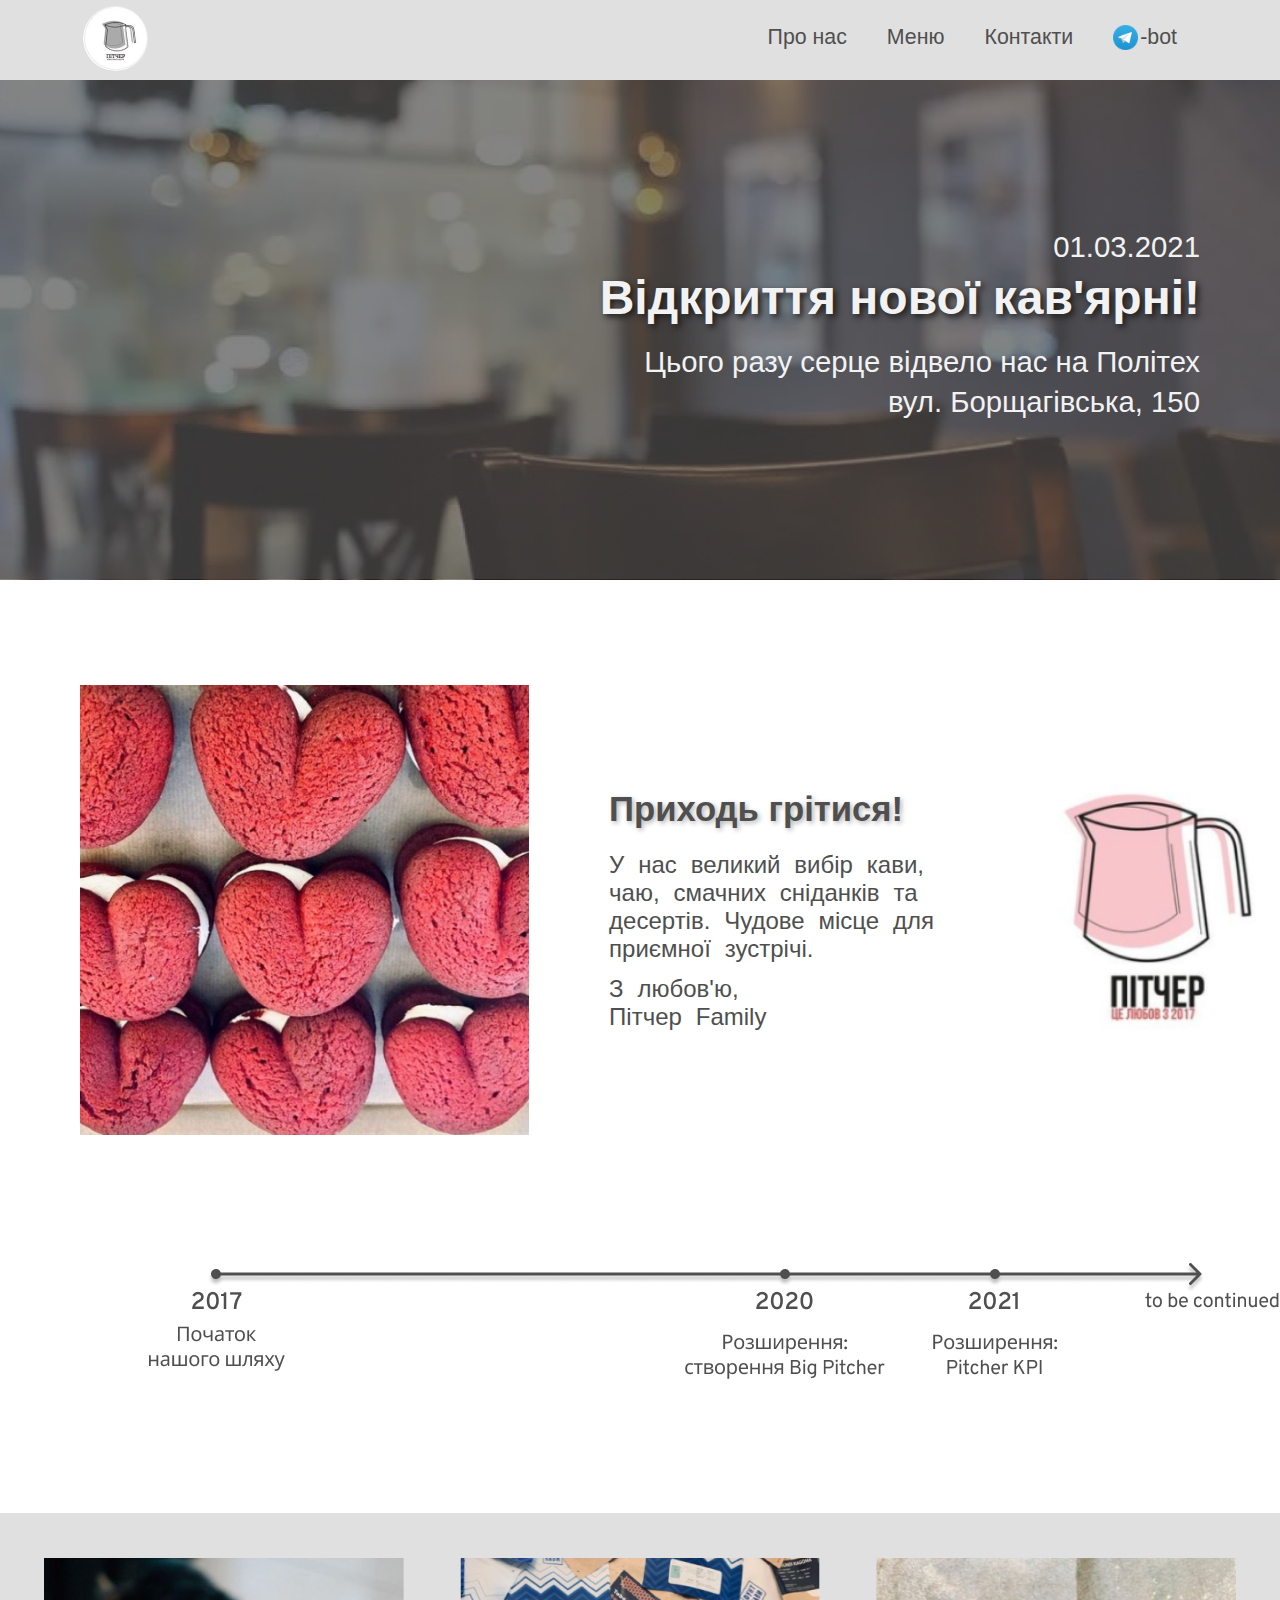
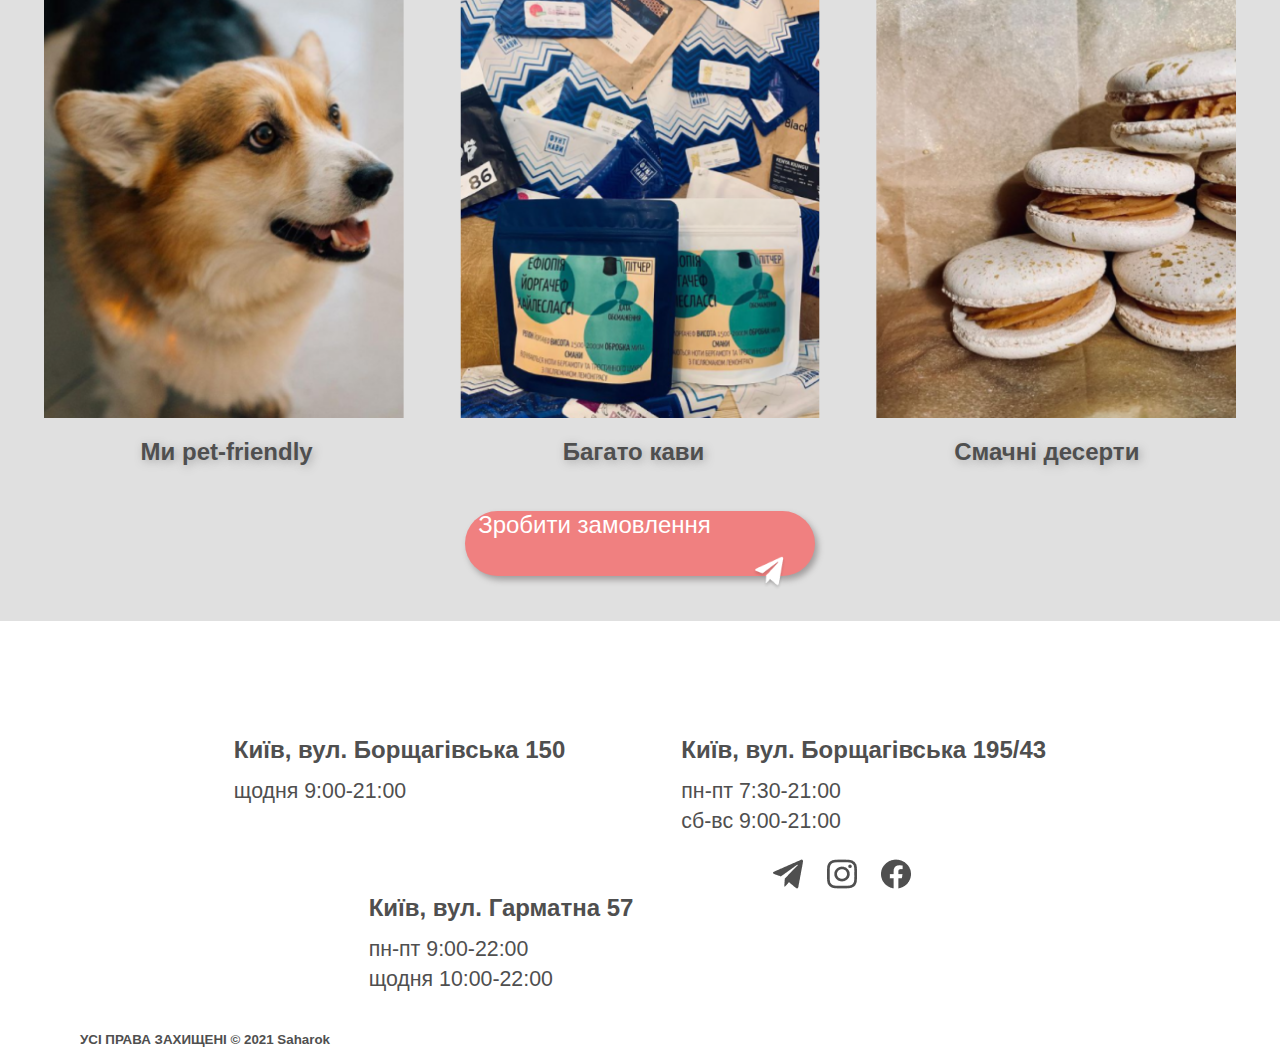
==== index.html @ e9cf4395 "Pages of the site" ====
<!DOCTYPE html>
<html>
    <head>
        <title>Pitcher coffee</title>
        <meta charset="utf-8" />
        <link rel="icon" href="/icons/coffee-bean_icon-icons.com_61176.ico" />
        <link rel="stylesheet" href="/style.css">
        <meta name="viewport" content="width=device-width, initial-scale=1">
    </head>

    <body>
        <header>
            <nav>
            <img class="logo" src="/pictures/download 1.png">
            
                <ul>
                    <li><a href="index.html">Про нас</a></li>
                    <li><a href="menu.html">Меню</a></li>
                    <li><a href="contacts.html">Контакти</a></li>
                    <li><a href="#"> <img src="/icons/telegram_logo_icon_168692.ico" >-bot</a></li>
                </ul>

             <!--  .clear {
                    clear: both;
                  }
                
                <div class="clear"></div> --> 
            </nav>
        </header>
        <section class="land-1">
            <h3 id="date">01.03.2021</h3>
            <h2>Відкриття нової кав'ярні!</h2>
            <h3>Цього разу серце відвело нас на Політех</h3>
            <h3>вул. Борщагівська, 150</h3>
        </section>
        
<section class="land-2">
    <img id="img-heart" src="/pictures/Screenshot 2021-02-15 155045 1.png">
    <div>
        <h2>Приходь грітися!</h2>
        <h3 id="text">У нас великий вибір кави, чаю, смачних сніданків та десертів. Чудове місце для приємної зустрічі.</h3>
        <h3>З любов'ю, </h3>
        <h3>Пітчер Family</h3>
    </div>
    <img id="img-pitcher" src="/pictures/Screenshot 2021-02-15 155132 1.png">
</section>

<section class="land-3">
    <img id="arrow" src="/pictures/Section 3.png">
</section>

<section class="land-4">
    <div>
    <img  src="/pictures/Screenshot 2021-02-15 174910 2.png">
    <img  src="/pictures/Screenshot 2021-02-15 174450 2.png">
    <img  src="/pictures/Screenshot 2021-02-15 174700 3.png"></div>
    <div>
    <h2>Ми pet-friendly</h2><h2>Багато кави</h2><h2>Смачні десерти</h2></div>
    <div class="center-button"><button>Зробити замовлення<img id="buy-button" src="/icons/Vector.png">
    </button></div>

</section>

<footer>

    <div>
        <h2>Київ, вул. Борщагівська 150</h2>
        <h3>щодня 9:00-21:00</h3>
    </div>
    
    <div>
        <h2>Київ, вул. Борщагівська 195/43</h2>
        <h3>пн-пт 7:30-21:00</h3>
        <h3>сб-вс 9:00-21:00</h3>
    </div>
    
    <div>
        <h2>Київ, вул. Гарматна 57</h2>
        <h3>пн-пт 9:00-22:00</h3>
        <h3>щодня 10:00-22:00</h3>
    </div>

<div class="social-media"><a href="#"><img src="/icons/Vector (2).png" ></a>
    <a href="#"> <img src="/icons/Vector (1).png" ></a>
        <a href="#"> <img src="/icons/Vector (3).png" ></a></div>


</footer>
        <!-- Формочка для сообщения в Contacts.html-->

        

<!-- 
        <a class="social-media" href="https://www.instagram.com/pitchercoffee/?hl=ru"> <img src="/icons/Instagram_Color_icon-icons.com_71811.ico"></a>
        <a class="social-media" href="https://www.facebook.com/PitcherEspresso/"> <img src="/icons/1486147173-social-media-circled-network11_79480.ico"></a>
        <a class="social-media" href="#"> <img src="/icons/telegram_logo_icon_168692.ico"></a> -->


       

        <h6 class="copyright">УСІ ПРАВА ЗАХИЩЕНІ &copy; 2021 Saharok</h6>
    </body>
</html>
---- style.css ----
* {
  margin: 0px;
  padding: 0px;
  box-sizing: border-box;
  font-family: sans-serif;
}
a {
  color: #4f4f4f;
  text-decoration: none;
}
section {
  margin-bottom: 80px;
}
header {
  background: #e0e0e0;
  height: 80px;
  color: #4f4f4f;
  padding: 3px;
  /* font-family: sans-serif; */
}
header ul {
  float: right;
  margin-right: 80px;
}
header li {
  float: left;
  list-style: none;
  font-size: 16pt;
  margin: 20px;
  padding-top: 2px;
  text-align: center;
  vertical-align: middle;
}
.logo {
  margin-top: 3px;
  border-radius: 50%;
  margin-left: 80px;
  /* margin-right: 10px;  */
  width: 65px;
  height: 65px;
  float: left;
}
li img {
  width: 25px;
  float: left;
  margin-right: 2px;
}
.land-1 {
  background-image: url("/pictures/Photo.png");
  height: 500px;
  background-position: center;
  background-size: cover;
  text-align: right;
  /* font-family: sans-serif; */
  color: #f2f2f2;
  padding-top: 150px;
}
.land-1 h2 {
  margin-right: 80px;
  padding-bottom: 20px;
  font-size: 36pt;
  text-shadow: 3px 3px 6px rgb(29, 27, 27);
  font-weight: bolder;
}
.land-1 h3 {
  margin-right: 80px;
  margin-bottom: 6px;
  font-size: 22pt;
  font-weight: lighter;
}
.land-1 #date {
  font-weight: lighter;
}
.land-2 {
  height: 500px;
  /* font-family: sans-serif; */
  color: #4f4f4f;
  display: flex;
  align-items: center;
  margin-left: 80px;
}
.land-2 h2 {
  font-size: 26pt;
  text-shadow: 2px 2px 5px rgb(180, 179, 179);
  font-weight: bolder;
  margin-bottom: 22px;
}
.land-2 #text {
  margin-bottom: 12px;
}
.land-2 h3 {
  word-spacing: 0.3em;
  font-size: 18pt;
  font-weight: normal;
}
.land-2 #img-heart {
  width: 450px;
  height: 450px;
}
.land-2 #img-pitcher {
  width: 260px;
  height: 274px;
  top: 115px;
}
.land-2 div {
  width: 350px;
  margin-left: 80px;
  margin-right: 80px;
}
.sec3 arrow {
  display: flex;
}
.land-4 {
  background: #e0e0e0;
}
.land-4 div {
  display: flex;
  justify-content: center;
}
.land-4 img {
  margin-top: 45px;
  margin-inline: 28px;
  margin-bottom: 20px;
  width: 360px;
  height: 460px;
}
.land-4 h2 {
  color: #4f4f4f;
  margin-bottom: 20px;
  margin-inline: 125px;
  font-family: sans-serif;
  text-shadow: 2px 2px 10px rgb(163, 163, 163);
  font-weight: bolder;
}
.land-4 .center-button button {
  border: none;
  border-radius: 4em;
  background-color: lightcoral;
  color: #ffffff;
  font-size: 24px;
  width: 350px;
  height: 65px;
  margin-top: 25px;
  margin-bottom: 45px;
  box-shadow: 3px 4px 6px rgb(161, 158, 158);
}
.land-4 .center-button :hover {
  border: 5px;
  background: rgb(228, 96, 96);
  color: rgb(255, 255, 255);
}
.land-4 #buy-button {
  width: 35px;
  height: 35px;
  float: right;
  /* display: inline-block; */
}
footer {
  display: flex;
  justify-content: center;
  /* align-content: flex-end; */
  /* margin: 0 auto; */
  flex-wrap: wrap;
  /* font-family: sans-serif; */
  color: #4f4f4f;

  /* background-color: rgb(135, 135, 192); */
}
footer div {
  margin-top: 35px;
  margin-bottom: 20px;
  margin-inline: 58px;
  display: flex;
  flex-direction: column;
}
footer div h2 {
  font-size: x-large;
  margin-bottom: 15px;
  font-weight: bold;
}
footer div h3 {
  font-size: 16pt;
  font-weight: lighter;
  margin-bottom: 5px;
}
footer .social-media {
  height: 30px;
  margin-top: 0px;
  margin-bottom: 35px;
  flex-direction: row;
}
.social-media a {
  height: 30px;
  width: 30px;
  margin-left: 24px;
}

/* hhhhhhhhhhhhhhhhhhhhhhhhhhhhhhhhhhhhhhhhhhhhhhhhhhhhhhhhhhhhhhhhh */

.cont-1 {
  /* font-family: sans-serif; */
  color: #4f4f4f;
}
h1 {
  font-size: 36pt;
  text-shadow: 2px 2px 5px grey;
  margin-top: 45px;
  margin-left: 80px;
}
.sec1 {
  display: flex;
  justify-content: space-between;
  /* float: right; */
}
.block {
  margin-left: 80px;
  margin-top: 30px;
  margin-bottom: 30px;
  display: flex;
  justify-content: space-around;
}
.block #text {
  margin-right: 60px;
}
.block #text h2 {
  font-size: 22pt;
  margin-bottom: 8px;
}
.block #text h4 {
  font-size: 16pt;
  font-weight: lighter;
}
.block #phone-nums h2 {
  font-size: 18pt;
  margin-top: 6px;
  font-weight: bold;
}
.cont-1 img {
  height: 235px;
  margin-left: 80px;
}
.adress {
  margin: 12px 80px 0px 0px;
  display: row;
  /* position: absolute; */
}
.adress h2 {
  font-size: 20pt;
  margin-top: 20px;
  margin-bottom: 15px;
}
.adress h3 {
  font-size: 18pt;
  font-weight: lighter;
  margin-bottom: 8px;
}
.cont-2 {
  height: 500px;
  background-color: #e0e0e0;
}
.cont-3 {
  color: #4f4f4f;
}
.cont-3 #title {
  display: flex;
  justify-content: space-between;
  margin-left: 80px;
  margin-right: 80px;
}
.cont-3 #title h2 {
  font-size: 22pt;
  margin-top: 20px;
  margin-bottom: 40px;
}
.cont-3 #all-content {
  display: flex;
  margin-left: 80px;
  margin-right: 80px;
  /* margin-bottom: 30px; */
  /* justify-content: space-between; */
}
.questions {
  display: flex;
  /* justify-content: space-between; */
}
/* .questions #row-1 {
  display: column;
} */
.questions #row-1 h2 {
  margin-bottom: 55px;
  font-size: 16pt;
  font-weight: lighter;
}
.questions #row-2 {
  display: flex;
  flex-direction: column;
  align-items: flex-end;
  margin-left: 60px;
  margin-right: 150px;
}
.questions #row-2 a {
  font-size: 16pt;
  /* margin-top: 0px; */
  margin-bottom: 55px;
}
.form {
  display: flex;
  justify-content: right;
}
.form input {
  color: #4f4f4f;
  font-size: 14pt;
  padding: 15px;
  margin-left: 20px;
}
.form #part1 {
  flex-direction: row;
  margin-bottom: 30px;
}
.form #part2 {
  margin-bottom: 30px;
}
.form #part1 input {
  width: 230px;
  height: 50px;
}
.form #part2 input {
  width: 485px;
  height: 120px;
}
.form button {
  margin-left: 20px;
  width: 230px;
  height: 50px;
  padding: 15px;
  border: 0px;
  background: #4f4f4f;
  color: white;
  font-size: 16pt;
}

form button:hover {
  border: 0px;
  background: rgb(49, 49, 49);
  color: white;
}
.copyright {
  /* font-family: sans-serif; */
  text-align: left;
  color: #4f4f4f;
  margin-left: 80px;
  margin-top: 15px;
  margin-bottom: 15px;
  font-size: 10pt;
}

/* hhhhhhhhhhhhhhhhhhhhhhhhhhhhhhhhhhhhhhhhhhhhhhhhhhhhhhhhhhhhhhhhh */
.menu-1 {
  color: #4f4f4f;
}
.grey-menu {
  background-color: #e0e0e0;
  /* display: block; */
}
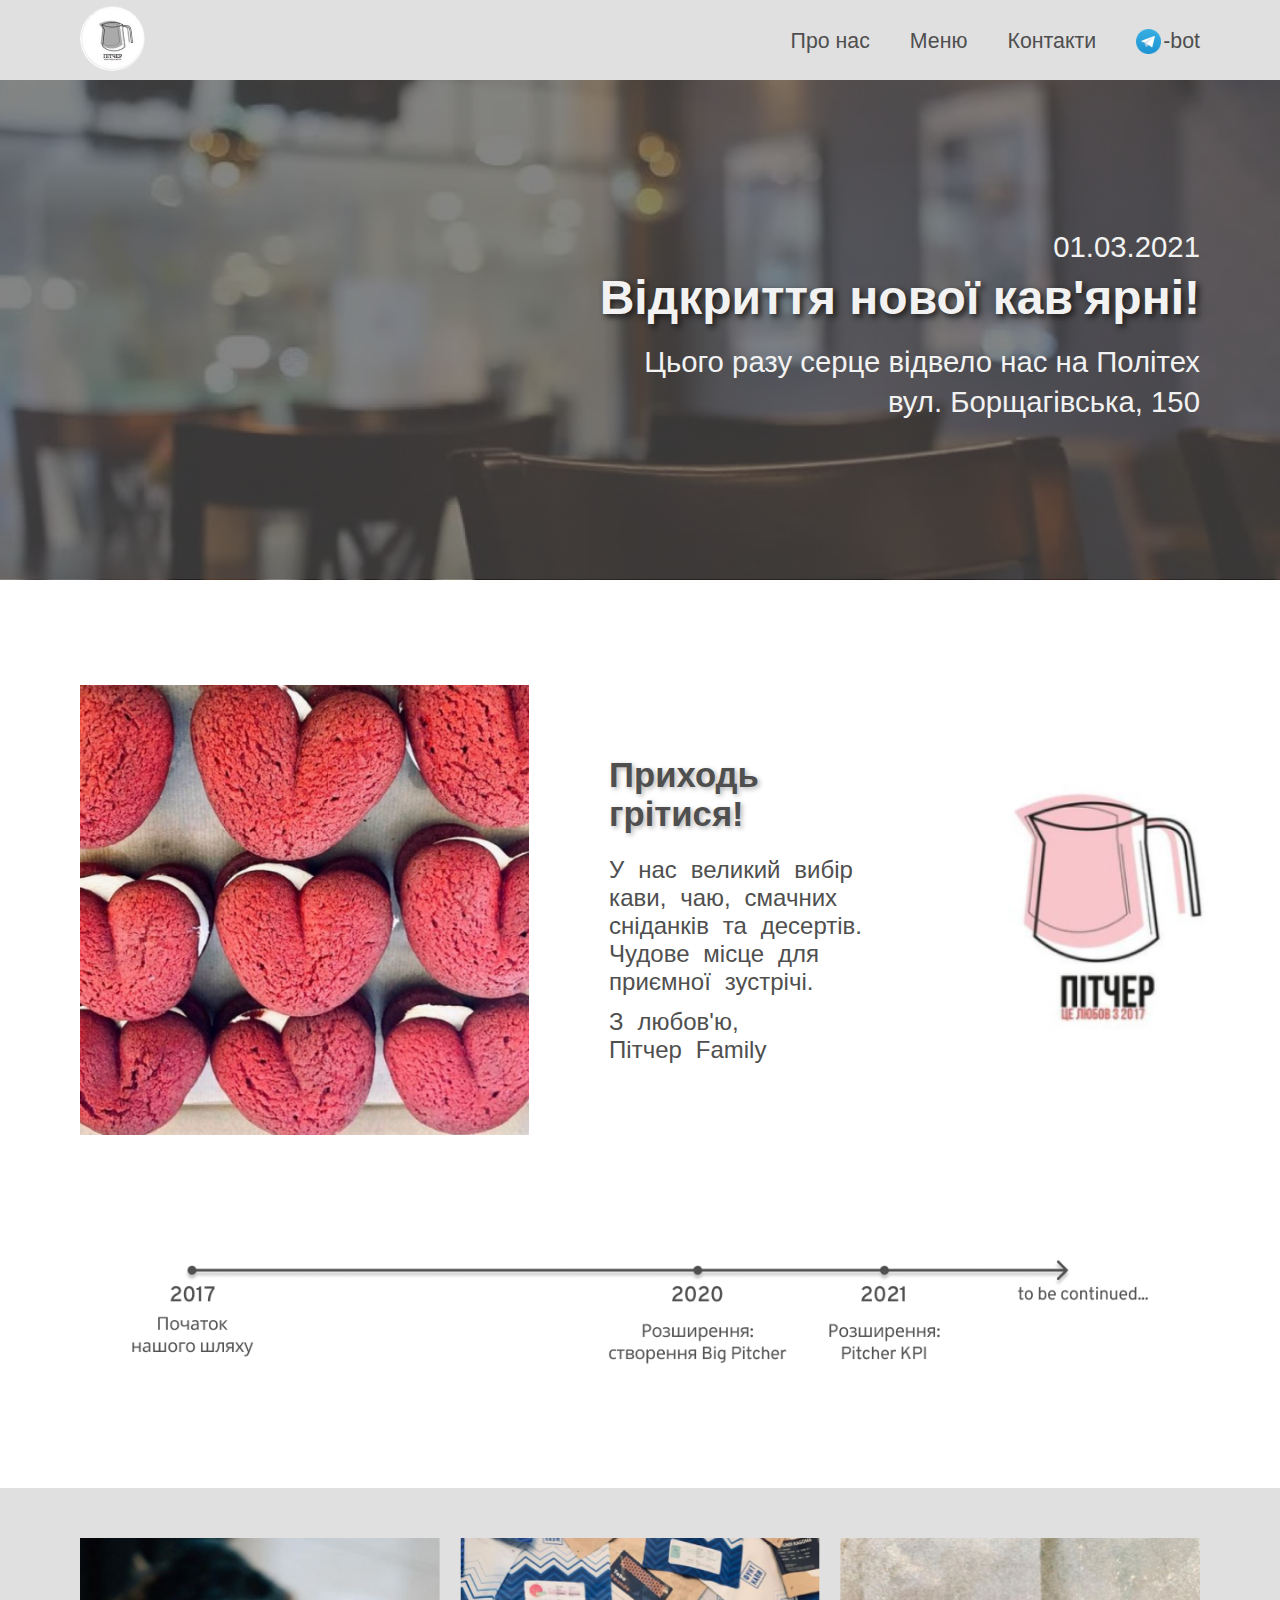
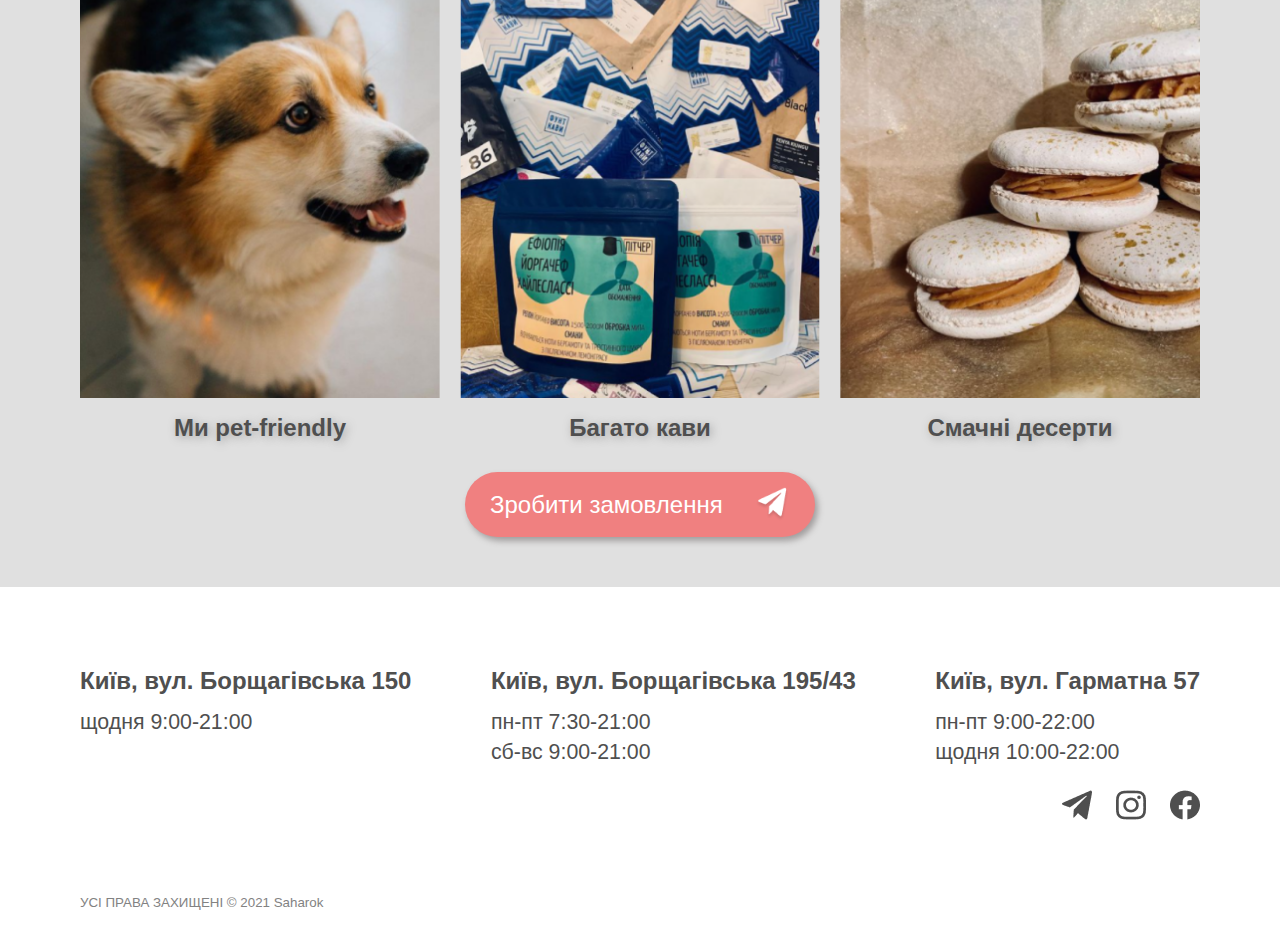
==== commit 2073bae6: "fixing" ====
--- a/index.html
+++ b/index.html
@@ -3,28 +3,23 @@
     <head>
         <title>Pitcher coffee</title>
         <meta charset="utf-8" />
-        <link rel="icon" href="/icons/coffee-bean_icon-icons.com_61176.ico" />
-        <link rel="stylesheet" href="/style.css">
+        <link rel="icon" href="icons/coffee-bean_icon-icons.com_61176.ico" />
+        <link rel="stylesheet" href="style.css">
         <meta name="viewport" content="width=device-width, initial-scale=1">
     </head>
 
     <body>
         <header>
+            <div class="logo">
+                <img class="logo-img" src="pictures/download 1.png">
+            </div>            
             <nav>
-            <img class="logo" src="/pictures/download 1.png">
-            
-                <ul>
-                    <li><a href="index.html">Про нас</a></li>
-                    <li><a href="menu.html">Меню</a></li>
-                    <li><a href="contacts.html">Контакти</a></li>
-                    <li><a href="#"> <img src="/icons/telegram_logo_icon_168692.ico" >-bot</a></li>
-                </ul>
-
-             <!--  .clear {
-                    clear: both;
-                  }
-                
-                <div class="clear"></div> --> 
+                    <ul>
+                        <li><a href="index.html">Про нас</a></li>
+                        <li><a href="menu.html">Меню</a></li>
+                        <li><a href="contacts.html">Контакти</a></li>
+                        <li><a href="#"> <img src="icons/telegram_logo_icon_168692.ico" >-bot</a></li>
+                    </ul>
             </nav>
         </header>
         <section class="land-1">
@@ -35,34 +30,40 @@
         </section>
         
 <section class="land-2">
-    <img id="img-heart" src="/pictures/Screenshot 2021-02-15 155045 1.png">
+    <img id="img-heart" src="pictures/Screenshot 2021-02-15 155045 1.png">
     <div>
         <h2>Приходь грітися!</h2>
         <h3 id="text">У нас великий вибір кави, чаю, смачних сніданків та десертів. Чудове місце для приємної зустрічі.</h3>
         <h3>З любов'ю, </h3>
         <h3>Пітчер Family</h3>
     </div>
-    <img id="img-pitcher" src="/pictures/Screenshot 2021-02-15 155132 1.png">
+    <img id="img-pitcher" src="pictures/Screenshot 2021-02-15 155132 1.png">
 </section>
 
 <section class="land-3">
-    <img id="arrow" src="/pictures/Section 3.png">
+    <img id="arrow" src="pictures/Section 3.png">
 </section>
 
 <section class="land-4">
-    <div>
-    <img  src="/pictures/Screenshot 2021-02-15 174910 2.png">
-    <img  src="/pictures/Screenshot 2021-02-15 174450 2.png">
-    <img  src="/pictures/Screenshot 2021-02-15 174700 3.png"></div>
-    <div>
-    <h2>Ми pet-friendly</h2><h2>Багато кави</h2><h2>Смачні десерти</h2></div>
-    <div class="center-button"><button>Зробити замовлення<img id="buy-button" src="/icons/Vector.png">
+    <div class="gallery">
+        <div class="item">
+    <img  src="pictures/Screenshot 2021-02-15 174910 2.png">
+    <h2>Ми pet-friendly</h2>
+</div>
+<div class="item">
+    <img  src="pictures/Screenshot 2021-02-15 174450 2.png">
+    <h2>Багато кави</h2></div>
+    <div class="item">
+    <img  src="pictures/Screenshot 2021-02-15 174700 3.png">
+    <h2>Смачні десерти</h2>
+</div></div>
+    <div class="center-button"><button><span>Зробити замовлення</span><img id="buy-button" src="icons/Vector.png">
     </button></div>
 
 </section>
 
 <footer>
-
+<div class="address">
     <div>
         <h2>Київ, вул. Борщагівська 150</h2>
         <h3>щодня 9:00-21:00</h3>
@@ -79,10 +80,11 @@
         <h3>пн-пт 9:00-22:00</h3>
         <h3>щодня 10:00-22:00</h3>
     </div>
-
-<div class="social-media"><a href="#"><img src="/icons/Vector (2).png" ></a>
-    <a href="#"> <img src="/icons/Vector (1).png" ></a>
-        <a href="#"> <img src="/icons/Vector (3).png" ></a></div>
+</div>
+<div class="social-media"><a href="#"><img src="icons/Vector (2).png" ></a>
+    <a href="#"> <img src="icons/Vector (1).png" ></a>
+        <a href="#"> <img src="icons/Vector (3).png" ></a>
+    </div>
 
 
 </footer>
--- a/style.css
+++ b/style.css
@@ -15,14 +15,18 @@
   background: #e0e0e0;
   height: 80px;
   color: #4f4f4f;
-  padding: 3px;
+  padding: 0px 80px;
+  display: flex;
+  align-items: center;
+  justify-content: space-between;
   /* font-family: sans-serif; */
 }
-header ul {
-  float: right;
-  margin-right: 80px;
-}
-header li {
+
+header nav ul {
+  display: flex;
+  justify-content: space-between;
+}
+header nav li {
   float: left;
   list-style: none;
   font-size: 16pt;
@@ -31,14 +35,15 @@
   text-align: center;
   vertical-align: middle;
 }
-.logo {
-  margin-top: 3px;
+
+header nav li:last-child {
+  margin-right: 0px;
+}
+
+.logo-img {
   border-radius: 50%;
-  margin-left: 80px;
-  /* margin-right: 10px;  */
   width: 65px;
   height: 65px;
-  float: left;
 }
 li img {
   width: 25px;
@@ -46,7 +51,7 @@
   margin-right: 2px;
 }
 .land-1 {
-  background-image: url("/pictures/Photo.png");
+  background-image: url("pictures/Photo.png");
   height: 500px;
   background-position: center;
   background-size: cover;
@@ -78,6 +83,9 @@
   display: flex;
   align-items: center;
   margin-left: 80px;
+  display: flex;
+  justify-content: space-between;
+  margin-right: 50px;
 }
 .land-2 h2 {
   font-size: 26pt;
@@ -96,6 +104,7 @@
 .land-2 #img-heart {
   width: 450px;
   height: 450px;
+  display: block;
 }
 .land-2 #img-pitcher {
   width: 260px;
@@ -103,36 +112,61 @@
   top: 115px;
 }
 .land-2 div {
-  width: 350px;
   margin-left: 80px;
   margin-right: 80px;
 }
+.land-3 {
+  display: flex;
+  align-items: center;
+  justify-content: center;
+}
+.land-3 img {
+  width: 100%;
+}
+
 .sec3 arrow {
   display: flex;
 }
 .land-4 {
   background: #e0e0e0;
-}
-.land-4 div {
-  display: flex;
-  justify-content: center;
-}
+  display: flex;
+  flex-flow: column nowrap;
+  align-items: center;
+  padding: 50px 80px;
+}
+
+.land-4 .gallery {
+  display: flex;
+  justify-content: space-between;
+  flex-flow: row wrap;
+  width: 100%;
+}
+
+.land-4 .gallery .item {
+  display: flex;
+  flex-flow: column nowrap;
+  align-items: center;
+}
+
 .land-4 img {
-  margin-top: 45px;
-  margin-inline: 28px;
-  margin-bottom: 20px;
   width: 360px;
   height: 460px;
 }
 .land-4 h2 {
   color: #4f4f4f;
-  margin-bottom: 20px;
-  margin-inline: 125px;
   font-family: sans-serif;
   text-shadow: 2px 2px 10px rgb(163, 163, 163);
   font-weight: bolder;
+  margin-top: 1rem;
+}
+.land-4 .center-button {
+  margin-top: 30px;
 }
 .land-4 .center-button button {
+  display: flex;
+  align-items: center;
+  justify-content: space-between;
+  padding: 0px 25px;
   border: none;
   border-radius: 4em;
   background-color: lightcoral;
@@ -140,8 +174,7 @@
   font-size: 24px;
   width: 350px;
   height: 65px;
-  margin-top: 25px;
-  margin-bottom: 45px;
+  /* margin-top: 25px; */
   box-shadow: 3px 4px 6px rgb(161, 158, 158);
 }
 .land-4 .center-button :hover {
@@ -152,27 +185,22 @@
 .land-4 #buy-button {
   width: 35px;
   height: 35px;
-  float: right;
+  margin: 0px;
   /* display: inline-block; */
 }
 footer {
   display: flex;
-  justify-content: center;
-  /* align-content: flex-end; */
-  /* margin: 0 auto; */
-  flex-wrap: wrap;
-  /* font-family: sans-serif; */
-  color: #4f4f4f;
-
-  /* background-color: rgb(135, 135, 192); */
-}
-footer div {
-  margin-top: 35px;
-  margin-bottom: 20px;
-  margin-inline: 58px;
-  display: flex;
-  flex-direction: column;
-}
+  justify-content: space-between;
+  flex-flow: column nowrap;
+  color: #4f4f4f;
+  margin: 25px 80px;
+}
+footer .address {
+  display: flex;
+  flex-flow: row wrap;
+  justify-content: space-between;
+}
+
 footer div h2 {
   font-size: x-large;
   margin-bottom: 15px;
@@ -185,9 +213,12 @@
 }
 footer .social-media {
   height: 30px;
-  margin-top: 0px;
+  margin-top: 20px;
   margin-bottom: 35px;
   flex-direction: row;
+  display: flex;
+  justify-content: flex-end;
+  width: 100%;
 }
 .social-media a {
   height: 30px;
@@ -200,24 +231,23 @@
 .cont-1 {
   /* font-family: sans-serif; */
   color: #4f4f4f;
+  padding: 0px 80px;
 }
 h1 {
   font-size: 36pt;
   text-shadow: 2px 2px 5px grey;
   margin-top: 45px;
-  margin-left: 80px;
-}
-.sec1 {
+}
+.sec-1 {
   display: flex;
   justify-content: space-between;
   /* float: right; */
 }
 .block {
-  margin-left: 80px;
   margin-top: 30px;
   margin-bottom: 30px;
   display: flex;
-  justify-content: space-around;
+  justify-content: space-between;
 }
 .block #text {
   margin-right: 60px;
@@ -235,21 +265,28 @@
   margin-top: 6px;
   font-weight: bold;
 }
-.cont-1 img {
-  height: 235px;
-  margin-left: 80px;
-}
-.adress {
-  margin: 12px 80px 0px 0px;
-  display: row;
+
+.sec-1 .address {
+  margin: 12px 0px 0px 5rem;
+  display: flex;
+  flex-flow: row wrap;
+  justify-content: space-between;
   /* position: absolute; */
 }
-.adress h2 {
+
+.sec-1 .address div {
+  margin-right: 2rem;
+}
+.sec-1 .address div:last-child {
+  margin-right: 0rem;
+}
+
+.sec-1 .address h2 {
   font-size: 20pt;
   margin-top: 20px;
   margin-bottom: 15px;
 }
-.adress h3 {
+.sec-1 .address h3 {
   font-size: 18pt;
   font-weight: lighter;
   margin-bottom: 8px;
@@ -260,25 +297,54 @@
 }
 .cont-3 {
   color: #4f4f4f;
-}
-.cont-3 #title {
-  display: flex;
-  justify-content: space-between;
-  margin-left: 80px;
-  margin-right: 80px;
-}
-.cont-3 #title h2 {
+  padding: 0 80px;
+  display: flex;
+  flex-flow: row wrap;
+  justify-content: space-between;
+  align-items: flex-start;
+}
+
+.cont-3 .support {
+  display: flex;
+  flex: 1;
+  flex-flow: column wrap;
+  justify-content: space-between;
+  margin-right: 5rem;
+}
+
+.cont-3 .row {
+  font-size: 14pt;
+  display: flex;
+  flex-flow: row nowrap;
+  justify-content: space-between;
+  align-items: center;
+}
+
+.cont-3 .row h3 {
+  font-weight: lighter;
+}
+
+.cont-3 .support .row a {
+  display: block;
+}
+
+.cont-3 .support .row .social-media {
+  display: flex;
+}
+
+.cont-3 .support-form {
+  display: flex;
+  flex: 1;
+  flex-flow: column wrap;
+  justify-content: space-between;
+}
+
+.cont-3 h2 {
   font-size: 22pt;
   margin-top: 20px;
   margin-bottom: 40px;
 }
-.cont-3 #all-content {
-  display: flex;
-  margin-left: 80px;
-  margin-right: 80px;
-  /* margin-bottom: 30px; */
-  /* justify-content: space-between; */
-}
+
 .questions {
   display: flex;
   /* justify-content: space-between; */
@@ -305,38 +371,39 @@
 }
 .form {
   display: flex;
-  justify-content: right;
-}
+  justify-content: space-between;
+  flex-flow: column wrap;
+  height: 100%;
+}
+
+.form .row {
+  display: flex;
+  flex-flow: row nowrap;
+  justify-content: space-between;
+  margin-bottom: 30px;
+  align-items: center;
+}
+
 .form input {
   color: #4f4f4f;
   font-size: 14pt;
   padding: 15px;
-  margin-left: 20px;
-}
-.form #part1 {
-  flex-direction: row;
-  margin-bottom: 30px;
-}
-.form #part2 {
-  margin-bottom: 30px;
-}
-.form #part1 input {
-  width: 230px;
-  height: 50px;
-}
-.form #part2 input {
-  width: 485px;
-  height: 120px;
-}
+  margin-right: 30px;
+
+  width: 100%;
+}
+
+.form input:last-child {
+  margin-right: 0;
+}
+
 .form button {
-  margin-left: 20px;
-  width: 230px;
-  height: 50px;
   padding: 15px;
   border: 0px;
   background: #4f4f4f;
   color: white;
   font-size: 16pt;
+  flex: 0.5;
 }
 
 form button:hover {
@@ -346,19 +413,110 @@
 }
 .copyright {
   /* font-family: sans-serif; */
-  text-align: left;
-  color: #4f4f4f;
+  float: left;
+  color: #828282;
   margin-left: 80px;
   margin-top: 15px;
   margin-bottom: 15px;
   font-size: 10pt;
+  font-weight: lighter;
 }
 
 /* hhhhhhhhhhhhhhhhhhhhhhhhhhhhhhhhhhhhhhhhhhhhhhhhhhhhhhhhhhhhhhhhh */
 .menu-1 {
   color: #4f4f4f;
+  padding: 0px 80px;
 }
 .grey-menu {
   background-color: #e0e0e0;
+  margin-top: 35px;
   /* display: block; */
 }
+/* .grey-menu div {
+  display: flex;
+} */
+.grey-menu h2 {
+  font-size: 26pt;
+  font-weight: bolder;
+  padding-top: 30px;
+  margin-left: 80px;
+  margin-right: 80px;
+  margin-bottom: 25px;
+}
+.grey-menu #sec1 {
+  margin-left: 80px;
+  margin-right: 80px;
+  margin-bottom: 20px;
+  display: flex;
+  justify-content: space-between;
+}
+.grey-menu #sec1 div h3 {
+  font-size: 20pt;
+  margin-bottom: 15px;
+  /* display: column; */
+}
+.grey-menu ul {
+  float: left;
+  /* margin-right: 25px; */
+  list-style: none;
+  font-size: 18pt;
+  margin-right: 75px;
+  padding-top: 2px;
+}
+.grey-menu li {
+  margin-bottom: 5px;
+}
+.grey-menu #up1 {
+  display: flex;
+  margin-bottom: 35px;
+}
+.grey-menu #up1 div {
+  margin-right: 80px;
+  display: column;
+}
+.quote {
+  padding: 40px 50px;
+  background-color: #f8c5ca;
+  box-shadow: 3px 3px 5px rgb(107, 106, 106);
+  border-radius: 30px;
+  color: #ffffff;
+  text-shadow: 3px 3px 5px rgb(56, 54, 54);
+  text-align: right;
+  font-weight: lighter;
+}
+.quote h4 {
+  font-size: 20pt;
+  font-weight: lighter;
+  margin-bottom: 10px;
+}
+.quote h5 {
+  font-size: 18pt;
+  font-weight: lighter;
+}
+.grey-menu #sec2 {
+  margin-left: 80px;
+  margin-right: 80px;
+  margin-bottom: 20px;
+  display: flex;
+  justify-content: space-between;
+}
+.grey-menu #sec2 div h3 {
+  font-size: 20pt;
+  margin-bottom: 15px;
+}
+.grey-menu #up2 {
+  display: flex;
+  margin-bottom: 35px;
+}
+.grey-menu #up2 div {
+  margin-right: 80px;
+  display: column;
+}
+.grey-menu #addings {
+  align-items: flex-end;
+}
+.grey-menu #addings h4 {
+  font-size: 14pt;
+  color: #828282;
+  font-weight: lighter;
+}
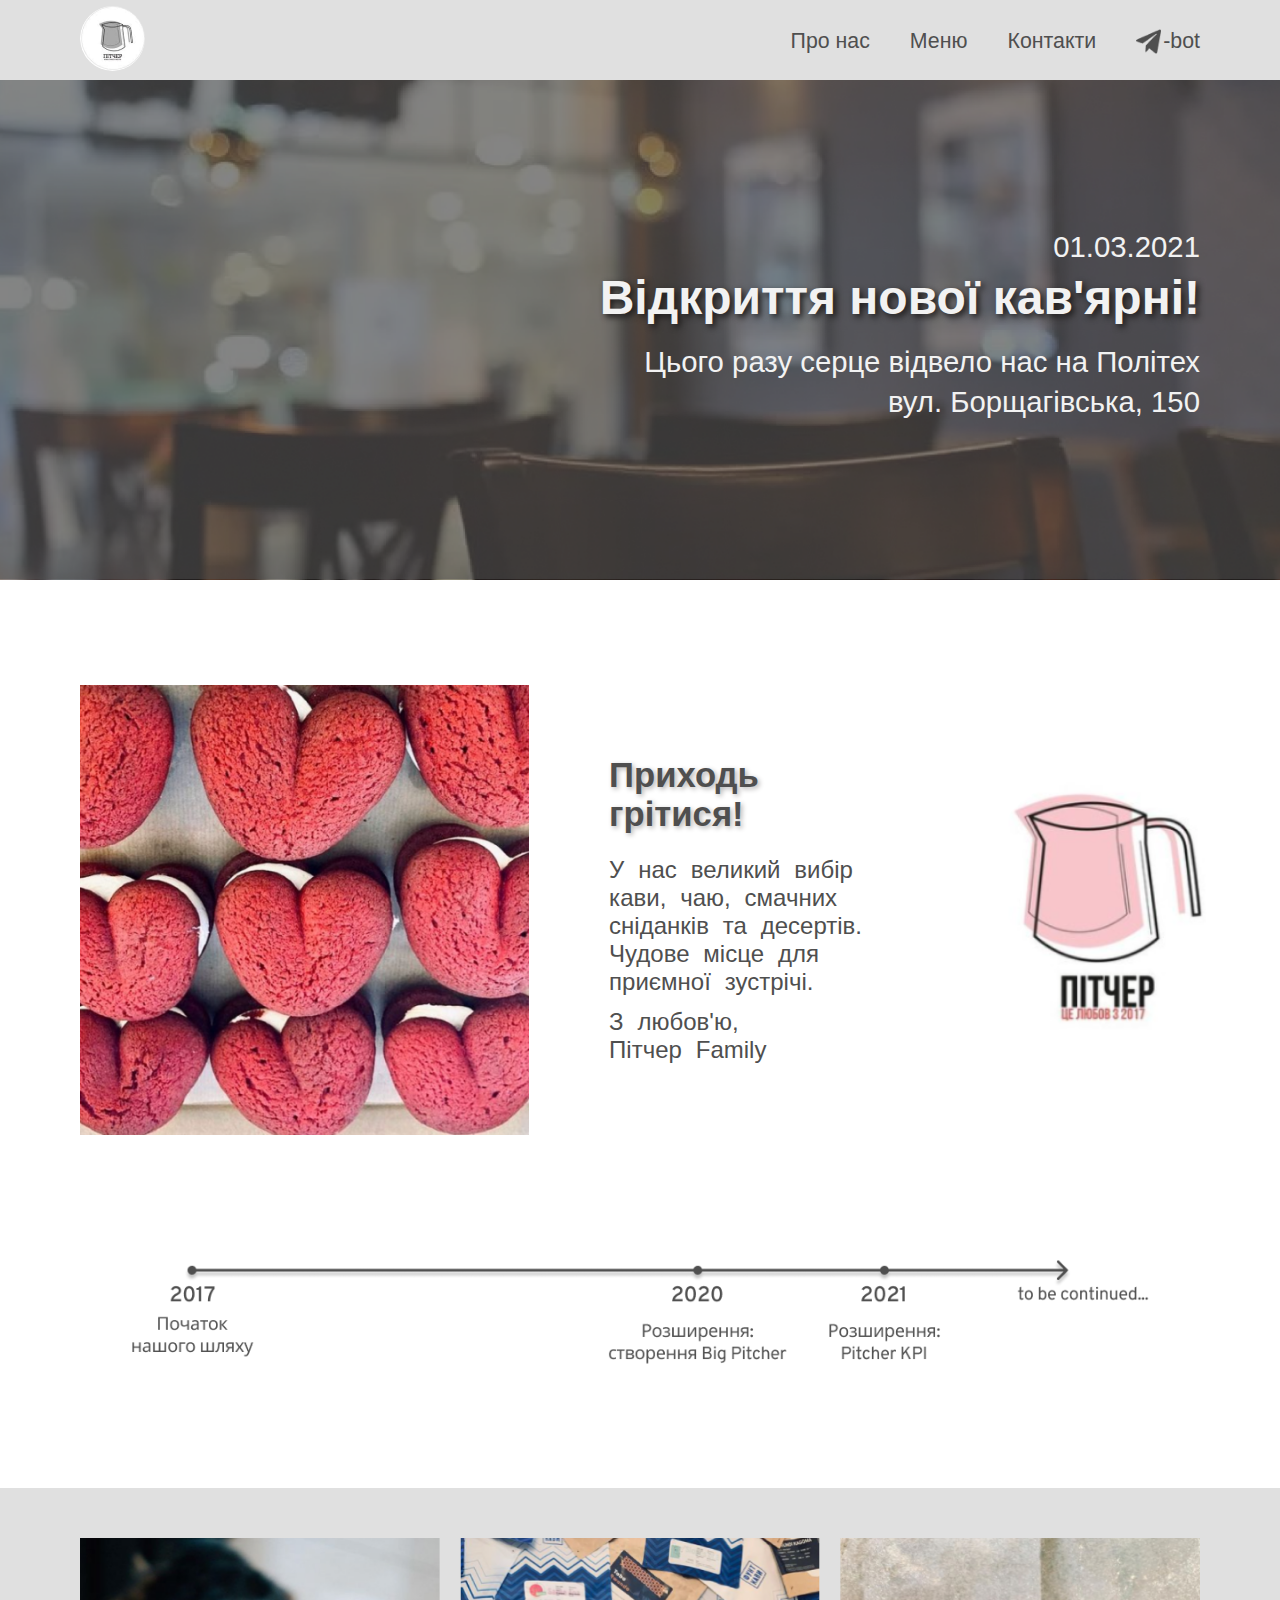
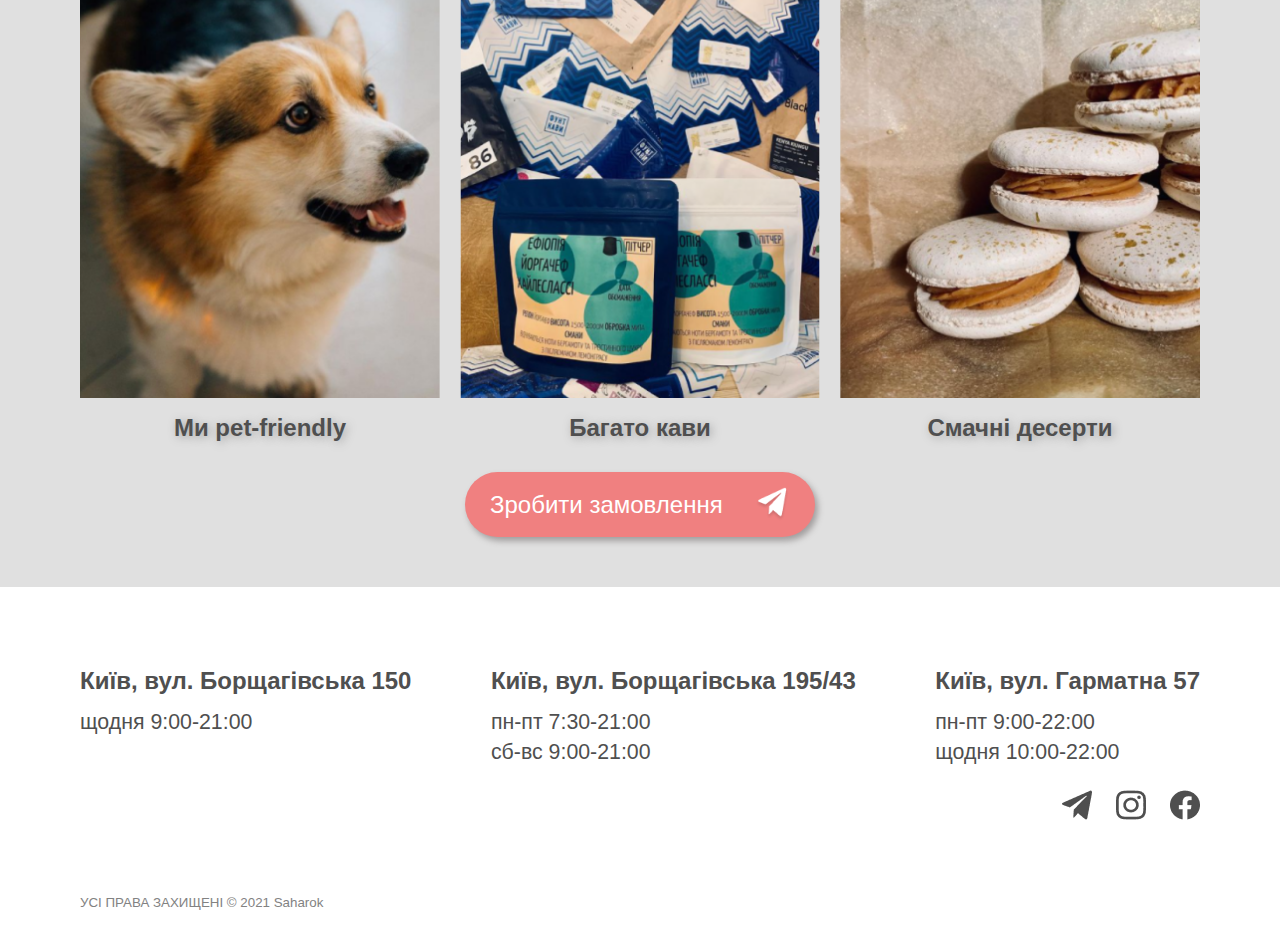
==== commit 5c6fe653: "Editing pages" ====
--- a/index.html
+++ b/index.html
@@ -18,7 +18,7 @@
                         <li><a href="index.html">Про нас</a></li>
                         <li><a href="menu.html">Меню</a></li>
                         <li><a href="contacts.html">Контакти</a></li>
-                        <li><a href="#"> <img src="icons/telegram_logo_icon_168692.ico" >-bot</a></li>
+                        <li><a href="#"> <img src="icons/Vector (2).png" >-bot</a></li>
                     </ul>
             </nav>
         </header>
--- a/style.css
+++ b/style.css
@@ -19,9 +19,7 @@
   display: flex;
   align-items: center;
   justify-content: space-between;
-  /* font-family: sans-serif; */
-}
-
+}
 header nav ul {
   display: flex;
   justify-content: space-between;
@@ -35,11 +33,9 @@
   text-align: center;
   vertical-align: middle;
 }
-
 header nav li:last-child {
   margin-right: 0px;
 }
-
 .logo-img {
   border-radius: 50%;
   width: 65px;
@@ -56,7 +52,6 @@
   background-position: center;
   background-size: cover;
   text-align: right;
-  /* font-family: sans-serif; */
   color: #f2f2f2;
   padding-top: 150px;
 }
@@ -78,9 +73,9 @@
 }
 .land-2 {
   height: 500px;
-  /* font-family: sans-serif; */
-  color: #4f4f4f;
-  display: flex;
+  color: #4f4f4f;
+  display: flex;
+  /* flex-flow: column wrap; */
   align-items: center;
   margin-left: 80px;
   display: flex;
@@ -123,7 +118,6 @@
 .land-3 img {
   width: 100%;
 }
-
 .sec3 arrow {
   display: flex;
 }
@@ -134,20 +128,17 @@
   align-items: center;
   padding: 50px 80px;
 }
-
 .land-4 .gallery {
   display: flex;
   justify-content: space-between;
   flex-flow: row wrap;
   width: 100%;
 }
-
 .land-4 .gallery .item {
   display: flex;
   flex-flow: column nowrap;
   align-items: center;
 }
-
 .land-4 img {
   width: 360px;
   height: 460px;
@@ -174,7 +165,6 @@
   font-size: 24px;
   width: 350px;
   height: 65px;
-  /* margin-top: 25px; */
   box-shadow: 3px 4px 6px rgb(161, 158, 158);
 }
 .land-4 .center-button :hover {
@@ -186,7 +176,6 @@
   width: 35px;
   height: 35px;
   margin: 0px;
-  /* display: inline-block; */
 }
 footer {
   display: flex;
@@ -200,7 +189,6 @@
   flex-flow: row wrap;
   justify-content: space-between;
 }
-
 footer div h2 {
   font-size: x-large;
   margin-bottom: 15px;
@@ -229,7 +217,6 @@
 /* hhhhhhhhhhhhhhhhhhhhhhhhhhhhhhhhhhhhhhhhhhhhhhhhhhhhhhhhhhhhhhhhh */
 
 .cont-1 {
-  /* font-family: sans-serif; */
   color: #4f4f4f;
   padding: 0px 80px;
 }
@@ -241,7 +228,6 @@
 .sec-1 {
   display: flex;
   justify-content: space-between;
-  /* float: right; */
 }
 .block {
   margin-top: 30px;
@@ -265,22 +251,18 @@
   margin-top: 6px;
   font-weight: bold;
 }
-
 .sec-1 .address {
   margin: 12px 0px 0px 5rem;
   display: flex;
   flex-flow: row wrap;
   justify-content: space-between;
-  /* position: absolute; */
-}
-
+}
 .sec-1 .address div {
   margin-right: 2rem;
 }
 .sec-1 .address div:last-child {
   margin-right: 0rem;
 }
-
 .sec-1 .address h2 {
   font-size: 20pt;
   margin-top: 20px;
@@ -292,9 +274,15 @@
   margin-bottom: 8px;
 }
 .cont-2 {
-  height: 500px;
+  height: 600px;
   background-color: #e0e0e0;
 }
+.cont-2 div {
+  display: flex;
+  justify-content: center;
+  padding: 50px 0px;
+  flex-flow: row wrap;
+}
 .cont-3 {
   color: #4f4f4f;
   padding: 0 80px;
@@ -303,7 +291,6 @@
   justify-content: space-between;
   align-items: flex-start;
 }
-
 .cont-3 .support {
   display: flex;
   flex: 1;
@@ -311,7 +298,6 @@
   justify-content: space-between;
   margin-right: 5rem;
 }
-
 .cont-3 .row {
   font-size: 14pt;
   display: flex;
@@ -319,39 +305,29 @@
   justify-content: space-between;
   align-items: center;
 }
-
 .cont-3 .row h3 {
   font-weight: lighter;
 }
-
 .cont-3 .support .row a {
   display: block;
 }
-
 .cont-3 .support .row .social-media {
   display: flex;
 }
-
 .cont-3 .support-form {
   display: flex;
   flex: 1;
   flex-flow: column wrap;
   justify-content: space-between;
 }
-
 .cont-3 h2 {
   font-size: 22pt;
   margin-top: 20px;
   margin-bottom: 40px;
 }
-
 .questions {
   display: flex;
-  /* justify-content: space-between; */
-}
-/* .questions #row-1 {
-  display: column;
-} */
+}
 .questions #row-1 h2 {
   margin-bottom: 55px;
   font-size: 16pt;
@@ -366,7 +342,6 @@
 }
 .questions #row-2 a {
   font-size: 16pt;
-  /* margin-top: 0px; */
   margin-bottom: 55px;
 }
 .form {
@@ -375,7 +350,6 @@
   flex-flow: column wrap;
   height: 100%;
 }
-
 .form .row {
   display: flex;
   flex-flow: row nowrap;
@@ -383,20 +357,16 @@
   margin-bottom: 30px;
   align-items: center;
 }
-
 .form input {
   color: #4f4f4f;
   font-size: 14pt;
   padding: 15px;
   margin-right: 30px;
-
   width: 100%;
 }
-
 .form input:last-child {
   margin-right: 0;
 }
-
 .form button {
   padding: 15px;
   border: 0px;
@@ -405,14 +375,12 @@
   font-size: 16pt;
   flex: 0.5;
 }
-
 form button:hover {
   border: 0px;
   background: rgb(49, 49, 49);
   color: white;
 }
 .copyright {
-  /* font-family: sans-serif; */
   float: left;
   color: #828282;
   margin-left: 80px;
@@ -425,55 +393,229 @@
 /* hhhhhhhhhhhhhhhhhhhhhhhhhhhhhhhhhhhhhhhhhhhhhhhhhhhhhhhhhhhhhhhhh */
 .menu-1 {
   color: #4f4f4f;
-  padding: 0px 80px;
+  /* margin: 0px 80px; */
+}
+.menu-1 h1 {
+  margin: 0px 80px;
+  margin-top: 35px;
 }
 .grey-menu {
   background-color: #e0e0e0;
-  margin-top: 35px;
-  /* display: block; */
-}
-/* .grey-menu div {
-  display: flex;
-} */
+  margin-top: 25px;
+  padding: 40px 80px;
+}
 .grey-menu h2 {
   font-size: 26pt;
   font-weight: bolder;
-  padding-top: 30px;
-  margin-left: 80px;
-  margin-right: 80px;
-  margin-bottom: 25px;
 }
 .grey-menu #sec1 {
-  margin-left: 80px;
-  margin-right: 80px;
-  margin-bottom: 20px;
-  display: flex;
-  justify-content: space-between;
-}
+  display: flex;
+  justify-content: space-between;
+  flex-flow: row wrap;
+  margin: 20px 0px;
+}
+.grey-menu h3 {
+  font-size: 20pt;
+  margin: 10px 0px;
+}
+.grey-menu ul {
+  list-style: none;
+  font-size: 18pt;
+}
+.grey-menu ul span {
+  margin-right: 140px;
+}
+.grey-menu ul span:last-child {
+  float: right;
+  margin-right: 0px;
+}
+.grey-menu li {
+  margin-bottom: 6px;
+}
+.grey-menu .quote {
+  margin: 35px 0px;
+  width: 72%;
+}
+.grey-menu #quote-right {
+  /* margin-left: 335px; */
+  width: 60%;
+}
+.grey-menu #sec2 {
+  display: flex;
+  justify-content: space-between;
+  flex-flow: row wrap;
+  margin: 20px 0px;
+}
+.grey-menu #sec2-group {
+  /* display: flex; */
+  /* justify-content: space-between; */
+}
+.grey-menu #addings {
+  flex-flow: row wrap;
+  /* align-items: flex-end; */
+}
+.grey-menu #addings h4 {
+  font-size: 14pt;
+  color: #828282;
+  font-weight: lighter;
+}
+.grey-menu #sec2-block {
+  display: flex;
+  flex-direction: column;
+}
+.grey-menu #sec2-block div {
+  margin: 0px;
+}
+.grey-menu #sec2-block div:last-child {
+  margin: 20px 0px;
+}
+/* 
 .grey-menu #sec1 div h3 {
   font-size: 20pt;
-  margin-bottom: 15px;
-  /* display: column; */
-}
-.grey-menu ul {
+  margin-bottom: 10px;
+}
+
+.grey-menu div ul span {
+  display: inline;
+  justify-content: space-between;
+}
+.grey-menu div ul span:last-child {
+  float: right;
+  margin-left: 0px;
+}
+.grey-menu li {
+  margin-bottom: 6px;
+}
+.grey-menu #up1 {
+  display: flex;
+}
+.grey-menu #up1 div {
+  display: column;
+}
+.grey-menu #sec2 {
+  
+  display: flex;
+  justify-content: space-between;
+}
+.grey-menu #sec2 div h3 {
+  font-size: 20pt;
+}
+.grey-menu #up2 {
+  display: flex;
+}
+.grey-menu #up2 div {
+  display: column;
+}
+.grey-menu #addings {
+  align-items: flex-end;
+}
+.grey-menu #addings h4 {
+  font-size: 14pt;
+  color: #828282;
+  font-weight: lighter;
+} */
+
+.menu-2 {
+  padding: 0px 80px;
+  color: #4f4f4f;
+  display: flex;
+  flex-flow: column nowrap;
+  padding: 40px 80px;
+}
+.menu-2 h2 {
+  font-size: 26pt;
+  font-weight: bolder;
   float: left;
-  /* margin-right: 25px; */
+  margin-bottom: 25px;
+}
+.menu-2 h3 {
+  font-size: 20pt;
+  font-weight: bolder;
+  margin: 10px 0px;
+}
+.menu-2 .desserts {
+  display: flex;
+  justify-content: space-between;
+  flex-flow: row wrap;
+  width: 100%;
+}
+.menu-2 .desserts img {
+  padding: 15px 0px;
+}
+.menu-2 .pict .details {
+  font-size: 18pt;
+  font-weight: 600;
+}
+.menu-2 .pict h3 {
+  font-size: 18pt;
+  font-weight: 100;
+  margin: 0px;
+}
+.menu-2 .pict div {
+  display: flex;
+  justify-content: space-between;
+}
+/* .menu-4 .desserts .pict {
+  display: flex;
+  flex-flow: column nowrap;
+  align-items: center;
+} */
+
+.menu-3 {
+  color: #4f4f4f;
+  background-color: #e0e0e0;
+  padding: 35px 80px;
+  display: flex;
+  flex-flow: column nowrap;
+}
+.menu-3 h2 {
+  font-size: 26pt;
+  font-weight: bolder;
+  /* float: left; */
+  /* margin-bottom: 25px; */
+}
+.menu-3 #sec3 {
+  display: flex;
+  justify-content: space-between;
+  flex-flow: row wrap;
+  margin: 25px 0px;
+  /* width: 100%; */
+}
+.menu-3 #sec3 h3 {
+  font-size: 20pt;
+  margin: 10px 0px;
+}
+.menu-3 #sec3 ul {
   list-style: none;
   font-size: 18pt;
-  margin-right: 75px;
-  padding-top: 2px;
-}
-.grey-menu li {
-  margin-bottom: 5px;
-}
-.grey-menu #up1 {
-  display: flex;
-  margin-bottom: 35px;
-}
-.grey-menu #up1 div {
-  margin-right: 80px;
-  display: column;
-}
+}
+.menu-3 #sec3 ul span {
+  /* display: flex; */
+  margin-right: 140px;
+}
+.menu-3 #sec3 ul span:last-child {
+  float: right;
+  margin-right: 0px;
+}
+.menu-3 #sec3 li {
+  margin-bottom: 6px;
+}
+.menu-3 #sec3-block {
+  display: flex;
+  flex-direction: column;
+}
+.menu-3 #sec3-block div {
+  margin: 0px;
+}
+.menu-3 #sec3-block div:last-child {
+  margin: 20px 0px;
+}
+.menu-3 .quote {
+  width: 62%;
+}
+
+/* hhhhhhhhhhhhhhhhhhhhhhhhhhhhhhhhhhhhhhhhh */
+
 .quote {
   padding: 40px 50px;
   background-color: #f8c5ca;
@@ -493,30 +635,3 @@
   font-size: 18pt;
   font-weight: lighter;
 }
-.grey-menu #sec2 {
-  margin-left: 80px;
-  margin-right: 80px;
-  margin-bottom: 20px;
-  display: flex;
-  justify-content: space-between;
-}
-.grey-menu #sec2 div h3 {
-  font-size: 20pt;
-  margin-bottom: 15px;
-}
-.grey-menu #up2 {
-  display: flex;
-  margin-bottom: 35px;
-}
-.grey-menu #up2 div {
-  margin-right: 80px;
-  display: column;
-}
-.grey-menu #addings {
-  align-items: flex-end;
-}
-.grey-menu #addings h4 {
-  font-size: 14pt;
-  color: #828282;
-  font-weight: lighter;
-}
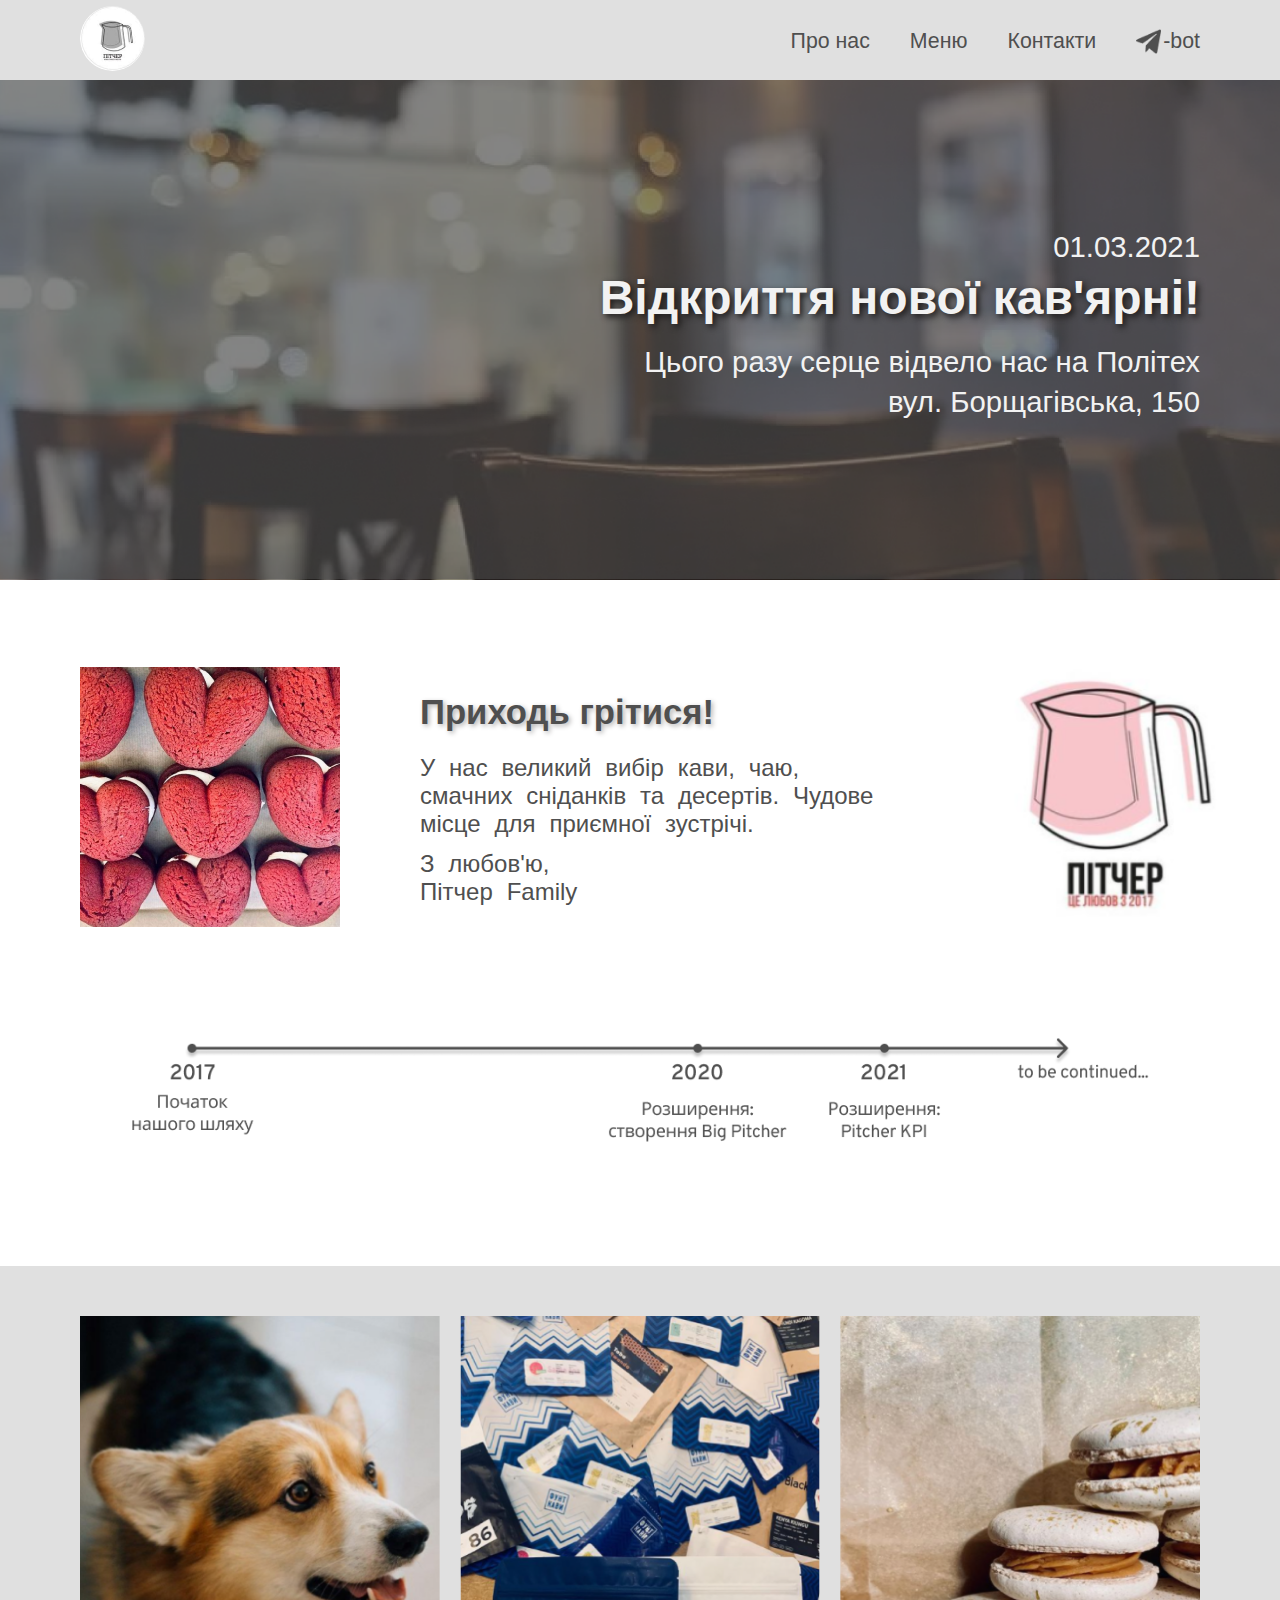
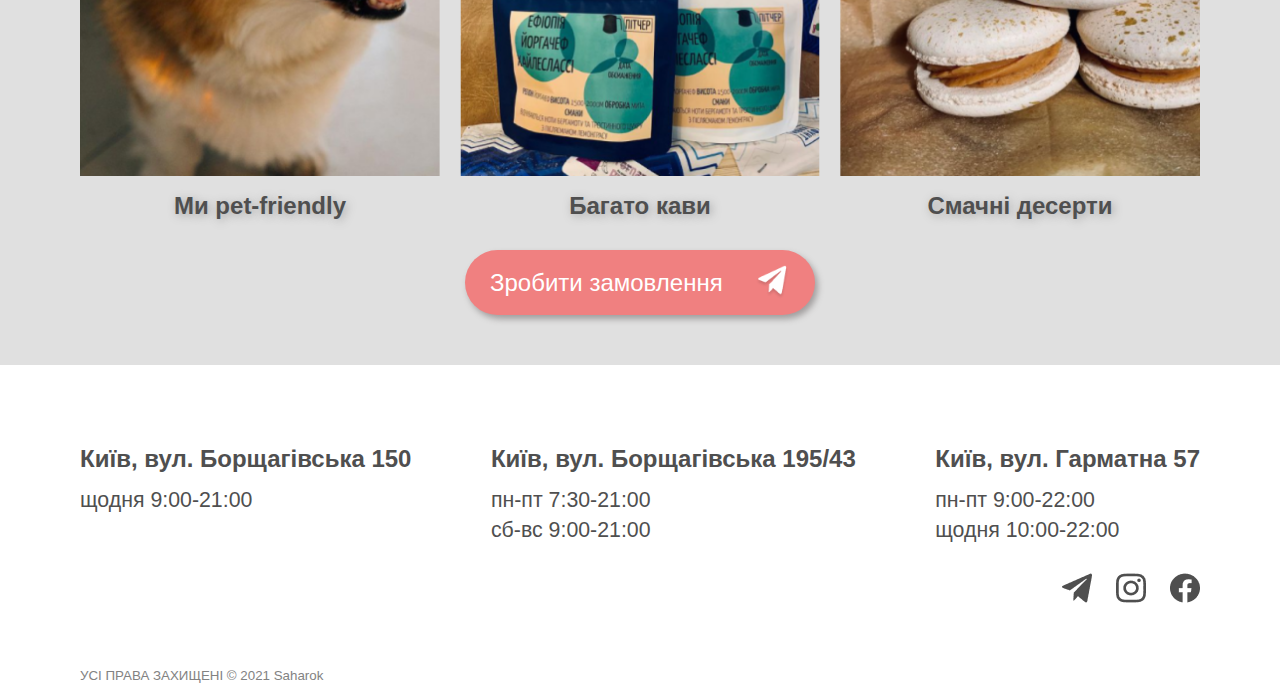
==== commit 288f6dd6: "Addings" ====
--- a/index.html
+++ b/index.html
@@ -30,14 +30,18 @@
         </section>
         
 <section class="land-2">
-    <img id="img-heart" src="pictures/Screenshot 2021-02-15 155045 1.png">
-    <div>
+    <div style="flex:2.5;">
+        <img style="width:100%;min-width:260px;" id="img-heart" src="pictures/Screenshot 2021-02-15 155045 1.png">
+    </div>
+    <div style="flex:5; margin:0px 5rem;">
         <h2>Приходь грітися!</h2>
         <h3 id="text">У нас великий вибір кави, чаю, смачних сніданків та десертів. Чудове місце для приємної зустрічі.</h3>
         <h3>З любов'ю, </h3>
         <h3>Пітчер Family</h3>
     </div>
-    <img id="img-pitcher" src="pictures/Screenshot 2021-02-15 155132 1.png">
+    <div style="flex:1">
+        <img id="img-pitcher" src="pictures/Screenshot 2021-02-15 155132 1.png">
+    </div>
 </section>
 
 <section class="land-3">
--- a/style.css
+++ b/style.css
@@ -7,6 +7,9 @@
 a {
   color: #4f4f4f;
   text-decoration: none;
+}
+body {
+  min-width: 500px;
 }
 section {
   margin-bottom: 80px;
@@ -72,15 +75,13 @@
   font-weight: lighter;
 }
 .land-2 {
-  height: 500px;
-  color: #4f4f4f;
-  display: flex;
-  /* flex-flow: column wrap; */
+  color: #4f4f4f;
+  display: flex;
+  flex-flow: row wrap;
   align-items: center;
   margin-left: 80px;
-  display: flex;
-  justify-content: space-between;
-  margin-right: 50px;
+  justify-content: space-between;
+  margin-right: 80px;
 }
 .land-2 h2 {
   font-size: 26pt;
@@ -97,19 +98,15 @@
   font-weight: normal;
 }
 .land-2 #img-heart {
-  width: 450px;
-  height: 450px;
-  display: block;
+  width: 100%;
 }
 .land-2 #img-pitcher {
   width: 260px;
   height: 274px;
   top: 115px;
-}
-.land-2 div {
-  margin-left: 80px;
-  margin-right: 80px;
-}
+  margin-right: -40px;
+}
+
 .land-3 {
   display: flex;
   align-items: center;
@@ -182,7 +179,7 @@
   justify-content: space-between;
   flex-flow: column nowrap;
   color: #4f4f4f;
-  margin: 25px 80px;
+  margin: 15px 80px;
 }
 footer .address {
   display: flex;
@@ -201,7 +198,7 @@
 }
 footer .social-media {
   height: 30px;
-  margin-top: 20px;
+  margin-top: 25px;
   margin-bottom: 35px;
   flex-direction: row;
   display: flex;
@@ -228,6 +225,7 @@
 .sec-1 {
   display: flex;
   justify-content: space-between;
+  flex-flow: row wrap;
 }
 .block {
   margin-top: 30px;
@@ -290,6 +288,7 @@
   flex-flow: row wrap;
   justify-content: space-between;
   align-items: flex-start;
+  margin-bottom: 15px;
 }
 .cont-3 .support {
   display: flex;
@@ -319,6 +318,7 @@
   flex: 1;
   flex-flow: column wrap;
   justify-content: space-between;
+  min-width: 390px;
 }
 .cont-3 h2 {
   font-size: 22pt;
@@ -414,6 +414,12 @@
   flex-flow: row wrap;
   margin: 20px 0px;
 }
+
+.grey-menu #sec1 .item {
+  min-width: 315px;
+  max-width: 315px;
+}
+
 .grey-menu h3 {
   font-size: 20pt;
   margin: 10px 0px;
@@ -433,25 +439,32 @@
   margin-bottom: 6px;
 }
 .grey-menu .quote {
-  margin: 35px 0px;
-  width: 72%;
-}
-.grey-menu #quote-right {
-  /* margin-left: 335px; */
-  width: 60%;
-}
+  /* margin: 35px 0px; */
+  width: 66%;
+  /* flex: 0.55; */
+}
+.container-quote {
+  display: flex;
+  justify-content: flex-end;
+}
+
 .grey-menu #sec2 {
   display: flex;
   justify-content: space-between;
   flex-flow: row wrap;
   margin: 20px 0px;
 }
+
+#sec2 .item {
+  max-width: 315px;
+}
+
 .grey-menu #sec2-group {
   /* display: flex; */
   /* justify-content: space-between; */
 }
 .grey-menu #addings {
-  flex-flow: row wrap;
+  /* flex-flow: row wrap; */
   /* align-items: flex-end; */
 }
 .grey-menu #addings h4 {
@@ -462,6 +475,7 @@
 .grey-menu #sec2-block {
   display: flex;
   flex-direction: column;
+  min-width: 315px;
 }
 .grey-menu #sec2-block div {
   margin: 0px;
@@ -581,6 +595,12 @@
   margin: 25px 0px;
   /* width: 100%; */
 }
+
+.menu-3 #sec3 .item {
+  min-width: 315px;
+  max-width: 315px;
+}
+
 .menu-3 #sec3 h3 {
   font-size: 20pt;
   margin: 10px 0px;
@@ -635,3 +655,67 @@
   font-size: 18pt;
   font-weight: lighter;
 }
+
+@media screen and (max-width: 890px) {
+  .land-4 .gallery {
+    flex-direction: column;
+    align-items: center;
+  }
+
+  .land-4 .gallery .item {
+    margin-bottom: 2rem;
+  }
+  .land-4 .gallery .item:last-child {
+    margin-bottom: 0rem;
+  }
+}
+@media screen and (max-width: 890px) {
+  footer {
+    align-items: center;
+  }
+  footer .address {
+    flex-direction: column;
+    /* align-items: center; */
+  }
+
+  footer .address div {
+    margin-bottom: 2rem;
+  }
+  footer .address div:last-child {
+    margin-bottom: 0rem;
+  }
+}
+@media screen and (max-width: 900px) {
+  .grey-menu .quote {
+    width: 100%;
+  }
+  .menu-3 .quote {
+    width: 100%;
+  }
+}
+@media screen and (max-width: 920px) {
+  .menu-2 .desserts {
+    flex-direction: column;
+    align-items: center;
+  }
+}
+
+@media screen and (max-width: 2000px) {
+  .sec-1 .address {
+    flex-direction: column;
+  }
+}
+
+@media screen and (max-width: 1341px) {
+  .sec-1 .address {
+    margin-left: 0px;
+  }
+
+  .sec-1 {
+    flex-direction: column;
+  }
+
+  .support .block {
+    flex-direction: column;
+  }
+}
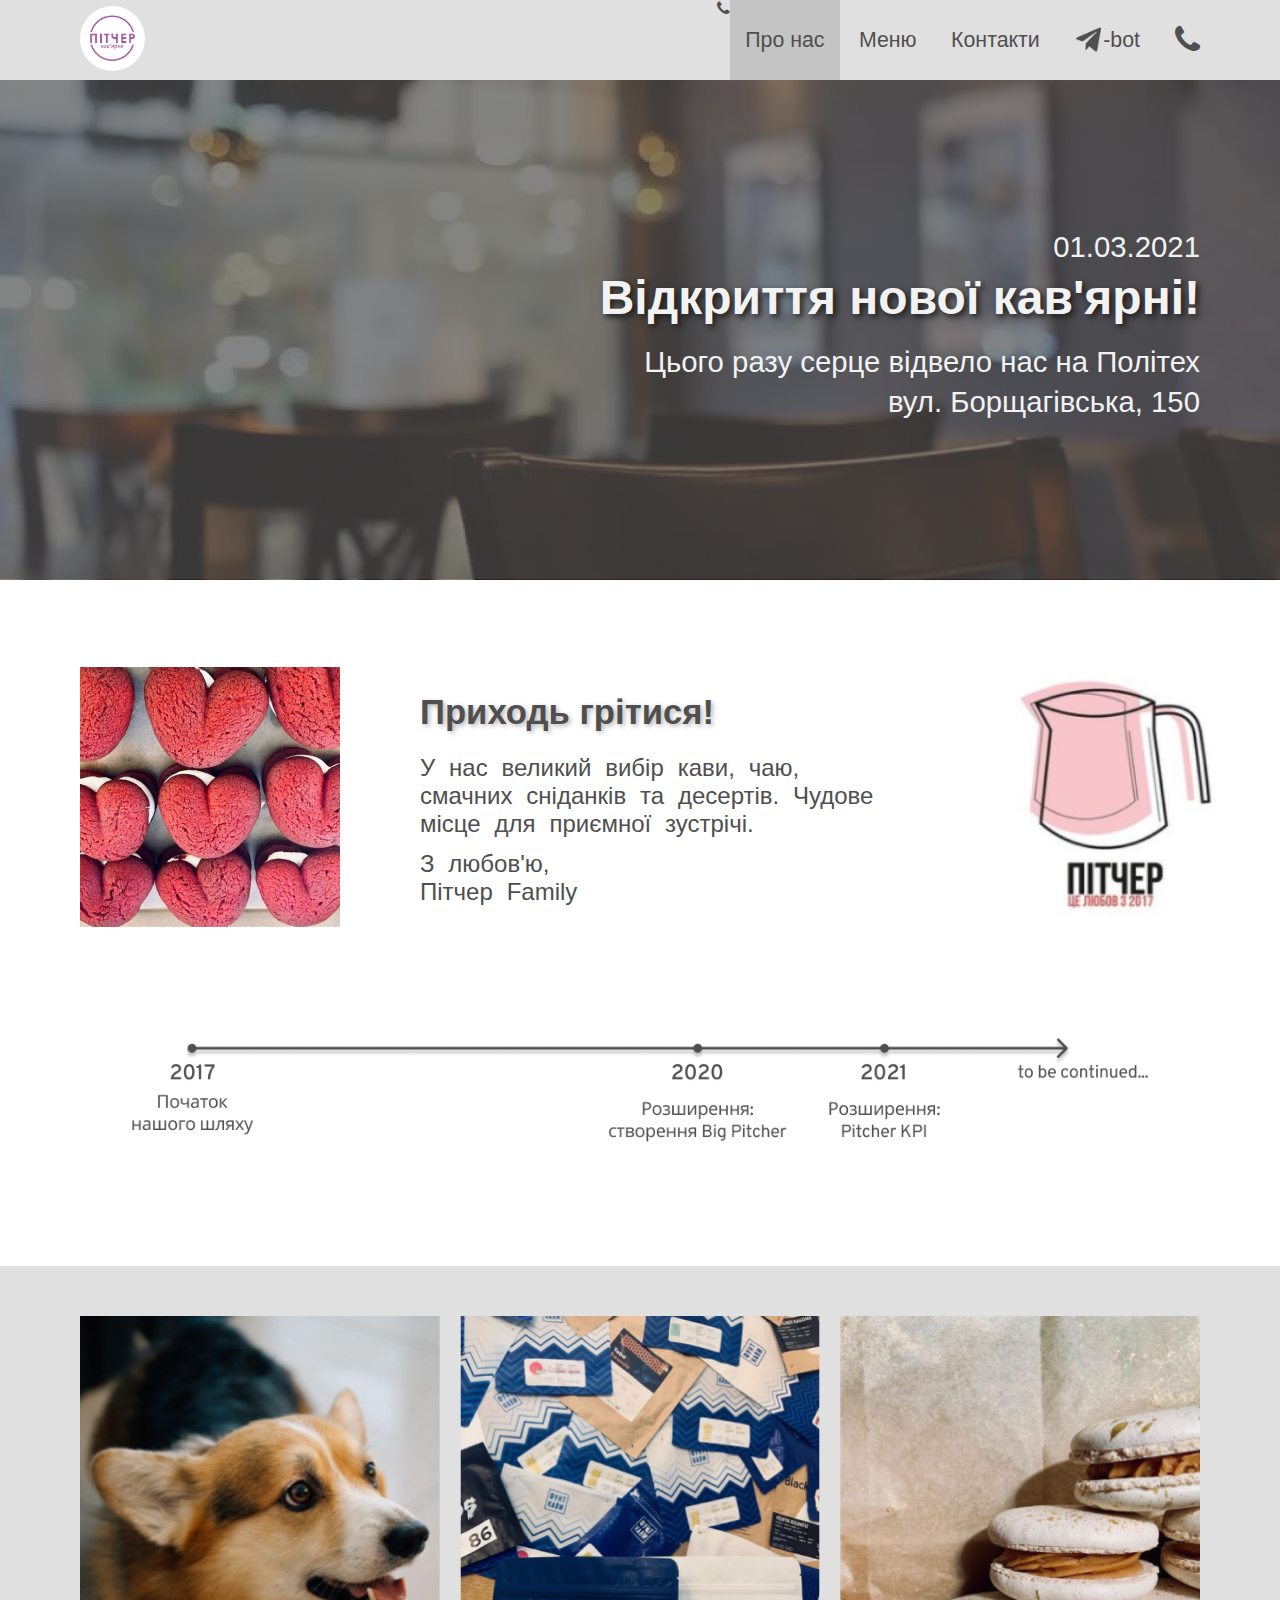
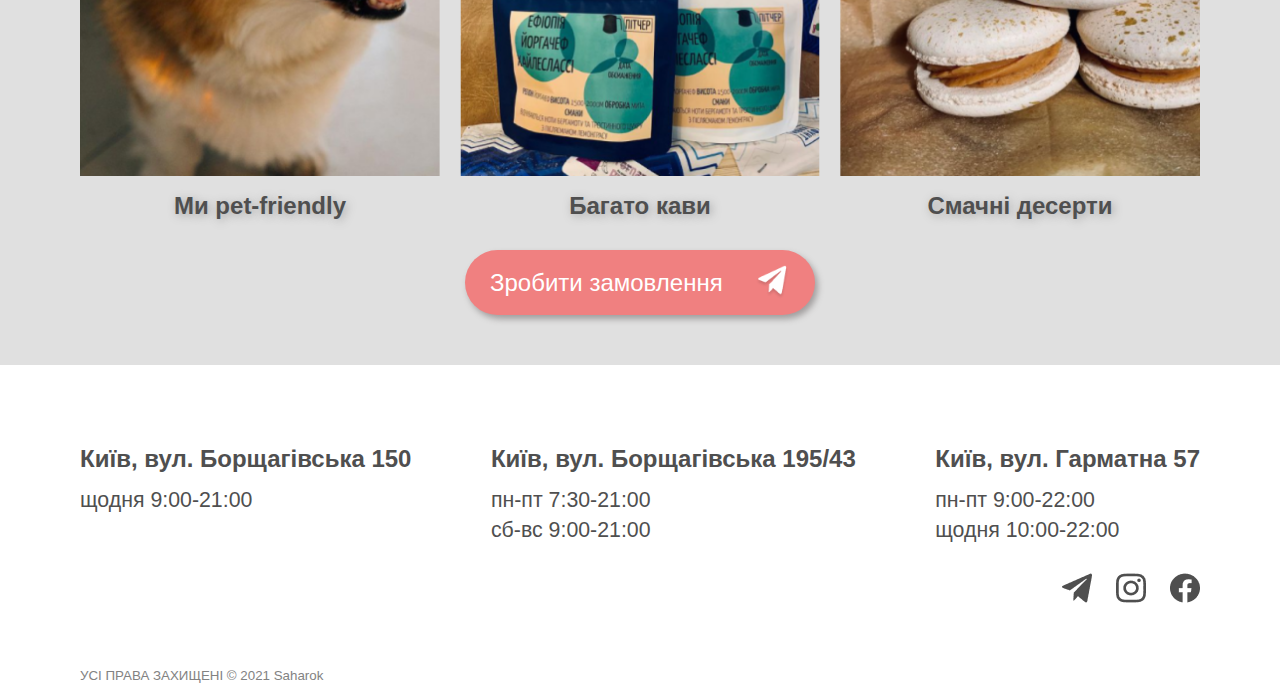
==== commit 2099967e: "Editing and fixing nav-bar" ====
--- a/index.html
+++ b/index.html
@@ -4,24 +4,37 @@
         <title>Pitcher coffee</title>
         <meta charset="utf-8" />
         <link rel="icon" href="icons/coffee-bean_icon-icons.com_61176.ico" />
+        <link rel="stylesheet" href="https://cdnjs.cloudflare.com/ajax/libs/font-awesome/4.7.0/css/font-awesome.min.css">
+        <!-- <link href="https://fonts.googleapis.com/css2?family=Overpass:ital,wght@0,100;0,200;0,300;0,400;0,600;0,700;0,800;0,900;1,100;1,200;1,300;1,400;1,600;1,700;1,800;1,900&display=swap" rel="stylesheet"> -->
         <link rel="stylesheet" href="style.css">
         <meta name="viewport" content="width=device-width, initial-scale=1">
     </head>
 
     <body>
-        <header>
+        <header id="index">
             <div class="logo">
-                <img class="logo-img" src="pictures/download 1.png">
-            </div>            
-            <nav>
+                <img class="logo-img" src="pictures/download.png">
+            </div>  
+            <div>
+                <nav>
+                    <i class="fa fa-telegram"></i>
+                    <i class="fa fa-phone"></i>
+                    <input type="checkbox" id="check">
+                    <label for="check" class="checkbtn">
+                    <i class="fa fa-bars"></i>
+                    </label>
                     <ul>
-                        <li><a href="index.html">Про нас</a></li>
+                        <li><a class="active1" href="index.html">Про нас</a></li>
                         <li><a href="menu.html">Меню</a></li>
                         <li><a href="contacts.html">Контакти</a></li>
-                        <li><a href="#"> <img src="icons/Vector (2).png" >-bot</a></li>
+                        <li><a href="#"> <img src="icons/Vector (2).png">-bot</a></li>
                     </ul>
-            </nav>
-        </header>
+                    <div class="phone"><i class="fa fa-phone"></i></div>
+                </nav></div>
+            </header>
+
+            
+
         <section class="land-1">
             <h3 id="date">01.03.2021</h3>
             <h2>Відкриття нової кав'ярні!</h2>
@@ -90,20 +103,7 @@
         <a href="#"> <img src="icons/Vector (3).png" ></a>
     </div>
 
-
 </footer>
-        <!-- Формочка для сообщения в Contacts.html-->
-
-        
-
-<!-- 
-        <a class="social-media" href="https://www.instagram.com/pitchercoffee/?hl=ru"> <img src="/icons/Instagram_Color_icon-icons.com_71811.ico"></a>
-        <a class="social-media" href="https://www.facebook.com/PitcherEspresso/"> <img src="/icons/1486147173-social-media-circled-network11_79480.ico"></a>
-        <a class="social-media" href="#"> <img src="/icons/telegram_logo_icon_168692.ico"></a> -->
-
-
-       
-
         <h6 class="copyright">УСІ ПРАВА ЗАХИЩЕНІ &copy; 2021 Saharok</h6>
     </body>
 </html>--- a/style.css
+++ b/style.css
@@ -3,6 +3,8 @@
   padding: 0px;
   box-sizing: border-box;
   font-family: sans-serif;
+  list-style: none;
+  /* font-family: 'Overpass', sans-serif; */
 }
 a {
   color: #4f4f4f;
@@ -10,6 +12,9 @@
 }
 body {
   min-width: 500px;
+}
+#body-contacts {
+  min-width: 815px;
 }
 section {
   margin-bottom: 80px;
@@ -22,32 +27,67 @@
   display: flex;
   align-items: center;
   justify-content: space-between;
-}
-header nav ul {
-  display: flex;
-  justify-content: space-between;
-}
-header nav li {
-  float: left;
-  list-style: none;
-  font-size: 16pt;
-  margin: 20px;
-  padding-top: 2px;
-  text-align: center;
-  vertical-align: middle;
-}
-header nav li:last-child {
-  margin-right: 0px;
 }
 .logo-img {
   border-radius: 50%;
   width: 65px;
   height: 65px;
 }
+nav {
+  width: 100%;
+  display: flex;
+  justify-content: space-around;
+}
+nav ul {
+  margin-right: 20px;
+}
+nav ul li {
+  display: inline-block;
+  line-height: 80px;
+}
+nav ul li a {
+  font-size: 16pt;
+  padding: 0px 15px;
+  display: block;
+}
+nav li a:hover,
+#index nav li a.active1,
+#menu nav li a.active2,
+#contacts nav li a.active3 {
+  background: #c4c4c4;
+}
+.checkbtn {
+  font-size: 34px;
+  color: #4f4f4f;
+  float: right;
+  line-height: 80px;
+  padding: 0 15px;
+  cursor: pointer;
+  display: none;
+}
+#check {
+  display: none;
+}
+.fa-telegram,
+#phone2 {
+  font-size: 32px;
+  padding: 0 15px;
+  line-height: 80px;
+  display: none;
+}
+.phone {
+  float: right;
+  display: block;
+  line-height: 80px;
+  font-size: 32px;
+  color: #4f4f4f;
+  cursor: pointer;
+}
+
 li img {
   width: 25px;
   float: left;
-  margin-right: 2px;
+  margin: 27px 2px;
 }
 .land-1 {
   background-image: url("pictures/Photo.png");
@@ -106,7 +146,6 @@
   top: 115px;
   margin-right: -40px;
 }
-
 .land-3 {
   display: flex;
   align-items: center;
@@ -414,18 +453,15 @@
   flex-flow: row wrap;
   margin: 20px 0px;
 }
-
 .grey-menu #sec1 .item {
   min-width: 315px;
   max-width: 315px;
 }
-
 .grey-menu h3 {
   font-size: 20pt;
   margin: 10px 0px;
 }
 .grey-menu ul {
-  list-style: none;
   font-size: 18pt;
 }
 .grey-menu ul span {
@@ -439,33 +475,21 @@
   margin-bottom: 6px;
 }
 .grey-menu .quote {
-  /* margin: 35px 0px; */
+  margin-bottom: 30px;
   width: 66%;
-  /* flex: 0.55; */
 }
 .container-quote {
   display: flex;
   justify-content: flex-end;
 }
-
 .grey-menu #sec2 {
   display: flex;
   justify-content: space-between;
   flex-flow: row wrap;
   margin: 20px 0px;
 }
-
 #sec2 .item {
   max-width: 315px;
-}
-
-.grey-menu #sec2-group {
-  /* display: flex; */
-  /* justify-content: space-between; */
-}
-.grey-menu #addings {
-  /* flex-flow: row wrap; */
-  /* align-items: flex-end; */
 }
 .grey-menu #addings h4 {
   font-size: 14pt;
@@ -483,52 +507,6 @@
 .grey-menu #sec2-block div:last-child {
   margin: 20px 0px;
 }
-/* 
-.grey-menu #sec1 div h3 {
-  font-size: 20pt;
-  margin-bottom: 10px;
-}
-
-.grey-menu div ul span {
-  display: inline;
-  justify-content: space-between;
-}
-.grey-menu div ul span:last-child {
-  float: right;
-  margin-left: 0px;
-}
-.grey-menu li {
-  margin-bottom: 6px;
-}
-.grey-menu #up1 {
-  display: flex;
-}
-.grey-menu #up1 div {
-  display: column;
-}
-.grey-menu #sec2 {
-  
-  display: flex;
-  justify-content: space-between;
-}
-.grey-menu #sec2 div h3 {
-  font-size: 20pt;
-}
-.grey-menu #up2 {
-  display: flex;
-}
-.grey-menu #up2 div {
-  display: column;
-}
-.grey-menu #addings {
-  align-items: flex-end;
-}
-.grey-menu #addings h4 {
-  font-size: 14pt;
-  color: #828282;
-  font-weight: lighter;
-} */
-
 .menu-2 {
   padding: 0px 80px;
   color: #4f4f4f;
@@ -569,12 +547,6 @@
   display: flex;
   justify-content: space-between;
 }
-/* .menu-4 .desserts .pict {
-  display: flex;
-  flex-flow: column nowrap;
-  align-items: center;
-} */
-
 .menu-3 {
   color: #4f4f4f;
   background-color: #e0e0e0;
@@ -585,37 +557,26 @@
 .menu-3 h2 {
   font-size: 26pt;
   font-weight: bolder;
-  /* float: left; */
-  /* margin-bottom: 25px; */
 }
 .menu-3 #sec3 {
   display: flex;
   justify-content: space-between;
   flex-flow: row wrap;
   margin: 25px 0px;
-  /* width: 100%; */
-}
-
+}
 .menu-3 #sec3 .item {
   min-width: 315px;
   max-width: 315px;
 }
-
 .menu-3 #sec3 h3 {
   font-size: 20pt;
   margin: 10px 0px;
 }
 .menu-3 #sec3 ul {
-  list-style: none;
   font-size: 18pt;
-}
-.menu-3 #sec3 ul span {
-  /* display: flex; */
-  margin-right: 140px;
 }
 .menu-3 #sec3 ul span:last-child {
   float: right;
-  margin-right: 0px;
 }
 .menu-3 #sec3 li {
   margin-bottom: 6px;
@@ -661,7 +622,6 @@
     flex-direction: column;
     align-items: center;
   }
-
   .land-4 .gallery .item {
     margin-bottom: 2rem;
   }
@@ -675,9 +635,7 @@
   }
   footer .address {
     flex-direction: column;
-    /* align-items: center; */
-  }
-
+  }
   footer .address div {
     margin-bottom: 2rem;
   }
@@ -699,23 +657,71 @@
     align-items: center;
   }
 }
-
 @media screen and (max-width: 2000px) {
   .sec-1 .address {
     flex-direction: column;
   }
 }
-
 @media screen and (max-width: 1341px) {
   .sec-1 .address {
     margin-left: 0px;
   }
-
   .sec-1 {
     flex-direction: column;
   }
-
   .support .block {
     flex-direction: column;
   }
 }
+@media screen and (max-width: 618px) {
+  .quote h4 {
+    font-size: 16pt;
+    margin-bottom: 6px;
+  }
+  .quote h5 {
+    font-size: 14pt;
+  }
+  h1 {
+    font-size: 26pt;
+  }
+}
+@media (max-width: 790px) {
+  .checkbtn {
+    display: block;
+  }
+  .fa-telegram,
+  #phone2 {
+    display: block;
+  }
+  nav ul {
+    position: fixed;
+    width: 100%;
+    height: 100vh;
+    background: #e0e0e0;
+    top: 80px;
+    left: -100%;
+    text-align: center;
+    transition: all 0.5s;
+  }
+  nav ul li {
+    display: block;
+    margin: 50px 0px;
+    line-height: 30px;
+  }
+  nav ul li:last-child {
+    display: none;
+  }
+  .phone {
+    display: none;
+  }
+  nav li a:hover,
+  #index nav li a.active1,
+  #menu nav li a.active2,
+  #contacts nav li a.active3 {
+    background: none;
+    color: #aa6da5;
+  }
+  #check:checked ~ ul {
+    left: 0;
+  }
+}
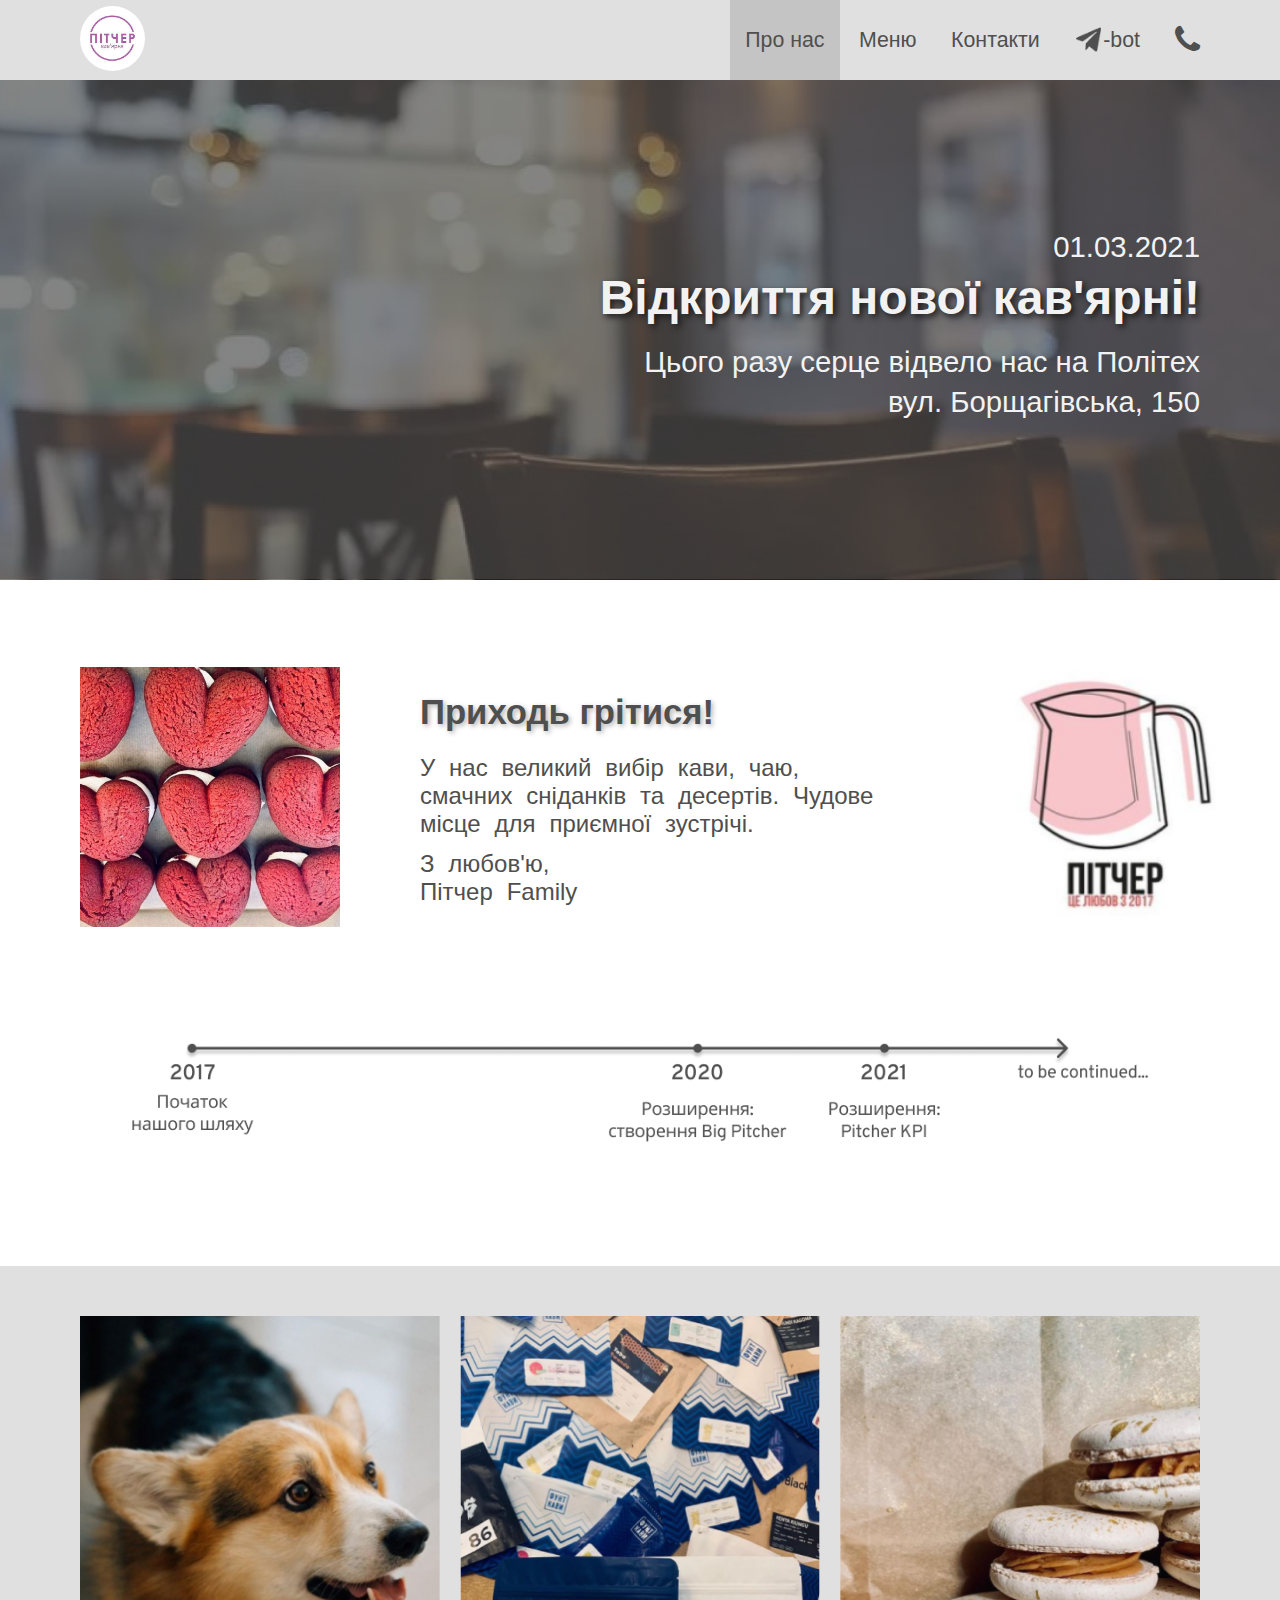
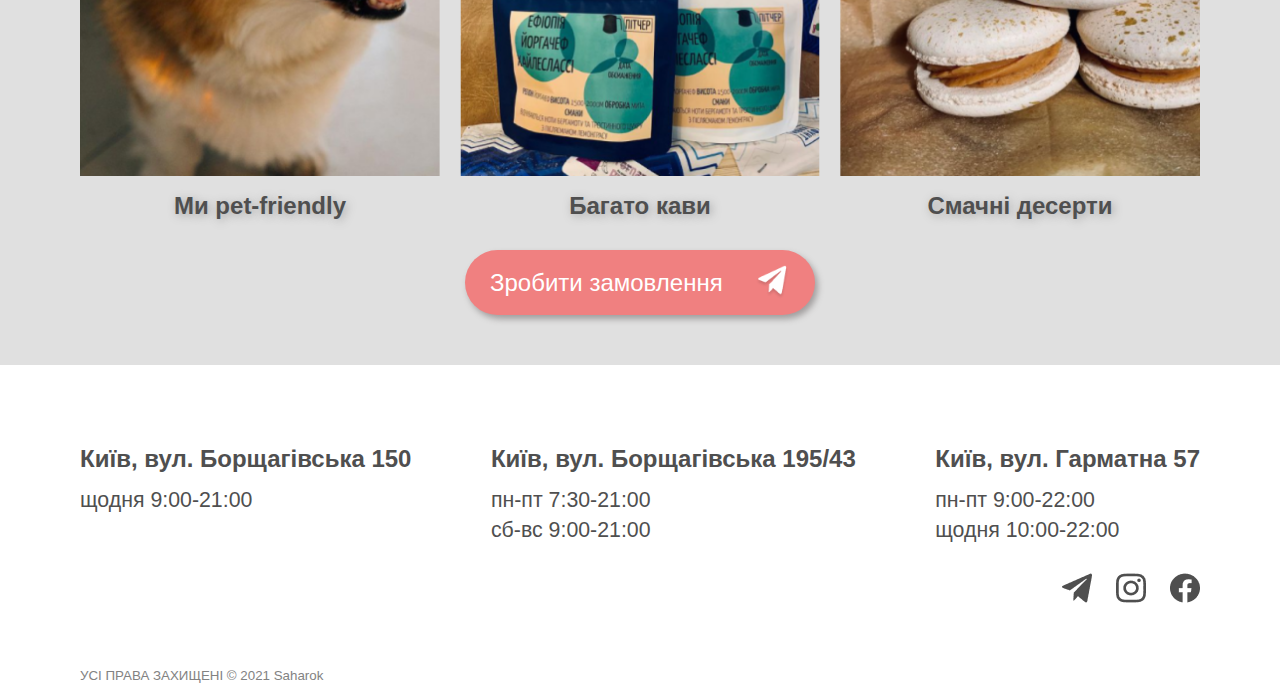
==== commit aa59feae: "fix" ====
--- a/index.html
+++ b/index.html
@@ -18,7 +18,7 @@
             <div>
                 <nav>
                     <i class="fa fa-telegram"></i>
-                    <i class="fa fa-phone"></i>
+                    <i id="phone2" class="fa fa-phone"></i>
                     <input type="checkbox" id="check">
                     <label for="check" class="checkbtn">
                     <i class="fa fa-bars"></i>
@@ -33,7 +33,7 @@
                 </nav></div>
             </header>
 
-            
+
 
         <section class="land-1">
             <h3 id="date">01.03.2021</h3>
